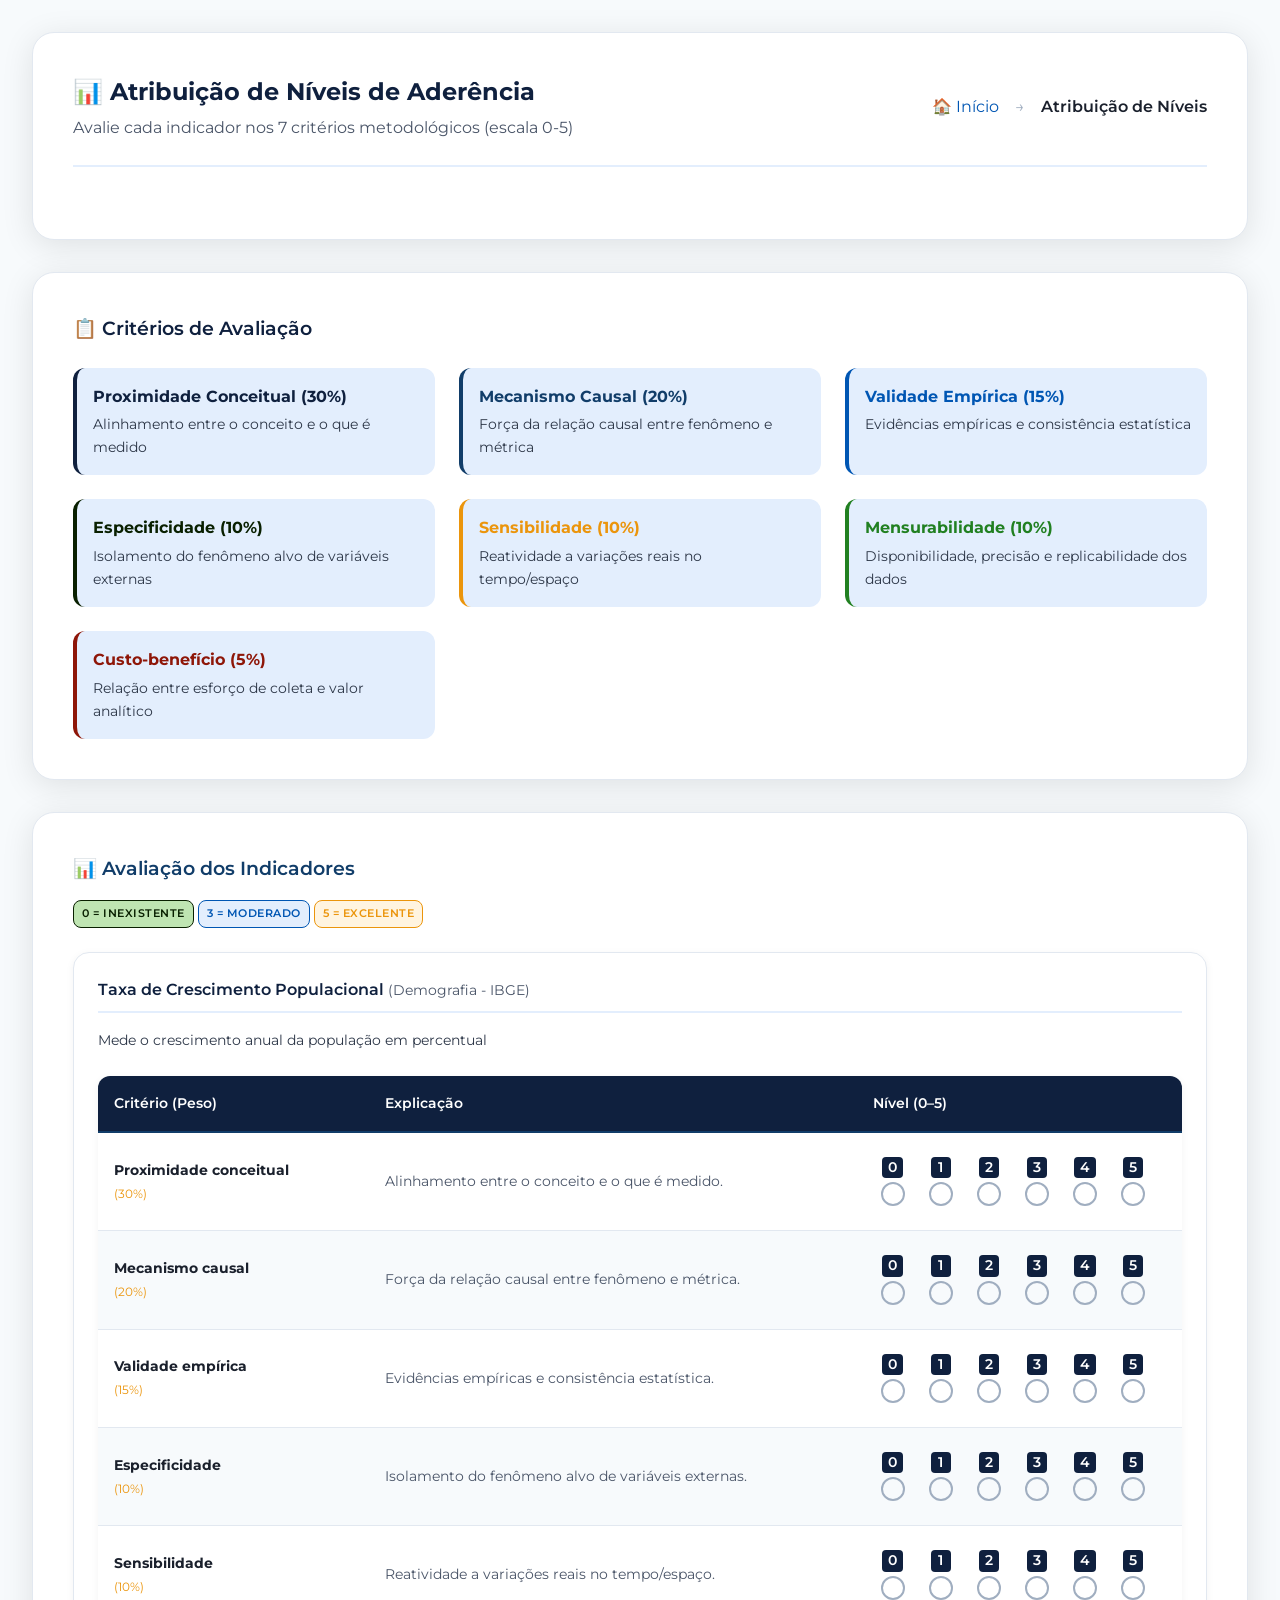
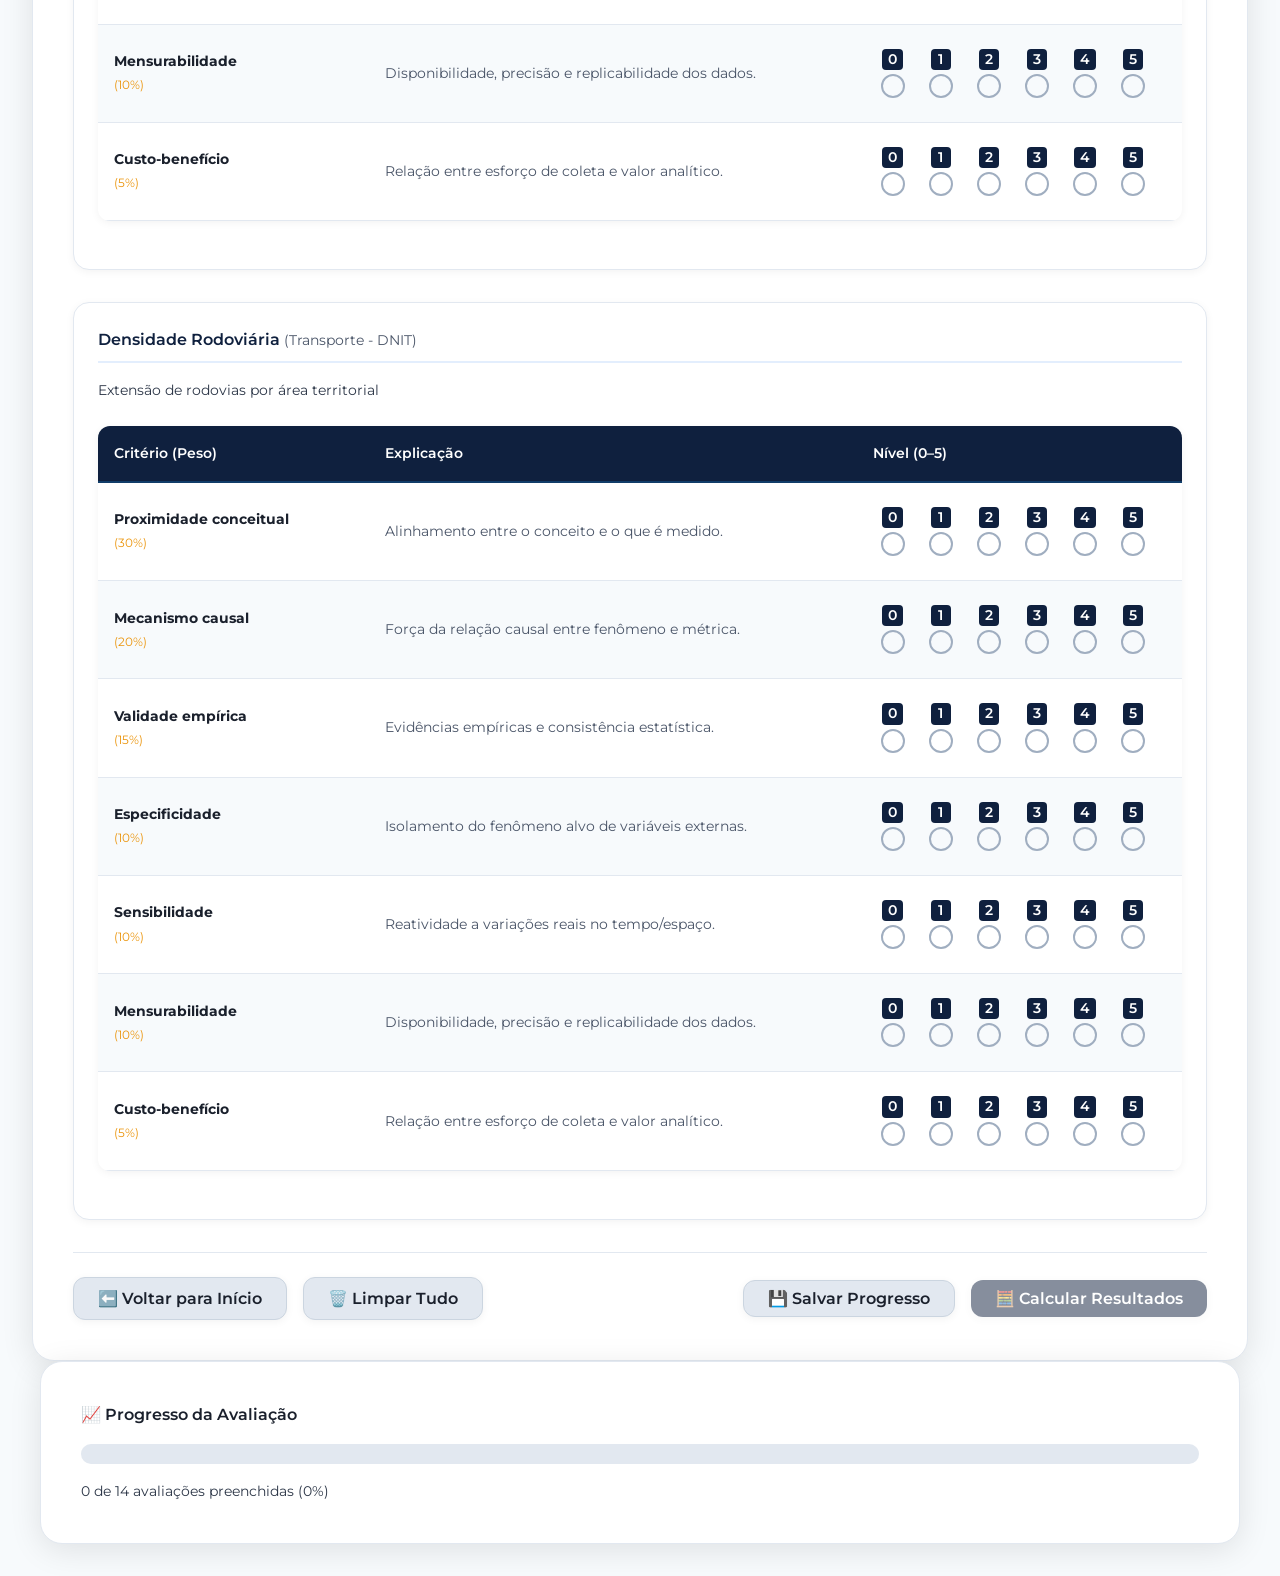
==== atribuicao-niveis.html @ ddf197c7 "🎉 Initial commit: PLI SIGMA Calculadora de Aderência Metodológica ✨ Features implementadas: - 📊 Sist" ====
<!DOCTYPE html>
<html lang="pt-BR">
<head>
    <meta charset="UTF-8">
    <meta name="viewport" content="width=device-width, initial-scale=1.0">
    <meta name="description" content="Atribuição de Níveis de Aderência - Sistema PLI SIGMA">
    <title>Atribuição de Níveis | PLI SIGMA</title>
    
    <!-- Google Fonts -->
    <link rel="preconnect" href="https://fonts.googleapis.com">
    <link rel="preconnect" href="https://fonts.gstatic.com" crossorigin>
    <link href="https://fonts.googleapis.com/css2?family=Montserrat:wght@300;400;500;600;700;900&display=swap" rel="stylesheet">
    <link href="https://fonts.googleapis.com/css2?family=Inter:wght@300;400;500;600;700;900&display=swap" rel="stylesheet">
    
    <!-- Favicon -->
    <link rel="icon" type="image/svg+xml" href="/favicon.svg">
    
    <!-- CSS da aplicação -->
    <link rel="stylesheet" href="./styles/global.css">
    <link rel="stylesheet" href="./styles/calculadora-aderencia.css">
</head>
<body>
    <!-- Container Principal Padronizado -->
    <div class="pli-main-container">
        <div class="pli-content-container wide">
            
            <!-- Header da Página -->
            <div class="pli-card">
                <div class="pli-page-header">
                    <div>
                        <h1 class="pli-page-title">📊 Atribuição de Níveis de Aderência</h1>
                        <p class="pli-page-subtitle">Avalie cada indicador nos 7 critérios metodológicos (escala 0-5)</p>
                    </div>
                    <div class="pli-page-nav">
                        <a href="home.html" style="color: var(--sigma-info); text-decoration: none;">🏠 Início</a>
                        <span style="margin: 0 var(--spacing-sm); color: var(--sigma-gray-400);">→</span>
                        <span style="color: var(--sigma-gray-800); font-weight: 600;">Atribuição de Níveis</span>
                    </div>
                </div>
            </div>

            <!-- Informações dos Critérios -->
            <div class="pli-card">
                <h2 style="color: var(--sigma-primary); font-size: var(--font-size-lg); font-weight: 600; margin-bottom: var(--spacing-lg);">📋 Critérios de Avaliação</h2>
                <div class="pli-grid cols-auto">
                
                <div style="background: var(--sigma-accent); padding: var(--spacing-md); border-radius: var(--border-radius-md); border-left: 4px solid var(--sigma-primary);">
                    <h4 style="margin: 0 0 var(--spacing-xs) 0; color: var(--sigma-primary);">Proximidade Conceitual (30%)</h4>
                    <p style="margin: 0; font-size: var(--font-size-sm); color: var(--sigma-gray-700);">Alinhamento entre o conceito e o que é medido</p>
                </div>
                
                <div style="background: var(--sigma-accent); padding: var(--spacing-md); border-radius: var(--border-radius-md); border-left: 4px solid var(--sigma-secondary);">
                    <h4 style="margin: 0 0 var(--spacing-xs) 0; color: var(--sigma-secondary);">Mecanismo Causal (20%)</h4>
                    <p style="margin: 0; font-size: var(--font-size-sm); color: var(--sigma-gray-700);">Força da relação causal entre fenômeno e métrica</p>
                </div>
                
                <div style="background: var(--sigma-accent); padding: var(--spacing-md); border-radius: var(--border-radius-md); border-left: 4px solid var(--sigma-info);">
                    <h4 style="margin: 0 0 var(--spacing-xs) 0; color: var(--sigma-info);">Validade Empírica (15%)</h4>
                    <p style="margin: 0; font-size: var(--font-size-sm); color: var(--sigma-gray-700);">Evidências empíricas e consistência estatística</p>
                </div>
                
                <div style="background: var(--sigma-accent); padding: var(--spacing-md); border-radius: var(--border-radius-md); border-left: 4px solid var(--sigma-success);">
                    <h4 style="margin: 0 0 var(--spacing-xs) 0; color: var(--sigma-success);">Especificidade (10%)</h4>
                    <p style="margin: 0; font-size: var(--font-size-sm); color: var(--sigma-gray-700);">Isolamento do fenômeno alvo de variáveis externas</p>
                </div>
                
                <div style="background: var(--sigma-accent); padding: var(--spacing-md); border-radius: var(--border-radius-md); border-left: 4px solid var(--sigma-warning);">
                    <h4 style="margin: 0 0 var(--spacing-xs) 0; color: var(--sigma-warning);">Sensibilidade (10%)</h4>
                    <p style="margin: 0; font-size: var(--font-size-sm); color: var(--sigma-gray-700);">Reatividade a variações reais no tempo/espaço</p>
                </div>
                
                <div style="background: var(--sigma-accent); padding: var(--spacing-md); border-radius: var(--border-radius-md); border-left: 4px solid var(--sigma-verde-medio);">
                    <h4 style="margin: 0 0 var(--spacing-xs) 0; color: var(--sigma-verde-medio);">Mensurabilidade (10%)</h4>
                    <p style="margin: 0; font-size: var(--font-size-sm); color: var(--sigma-gray-700);">Disponibilidade, precisão e replicabilidade dos dados</p>
                </div>
                
                <div style="background: var(--sigma-accent); padding: var(--spacing-md); border-radius: var(--border-radius-md); border-left: 4px solid var(--sigma-error);">
                    <h4 style="margin: 0 0 var(--spacing-xs) 0; color: var(--sigma-error);">Custo-benefício (5%)</h4>
                    <p style="margin: 0; font-size: var(--font-size-sm); color: var(--sigma-gray-700);">Relação entre esforço de coleta e valor analítico</p>
                </div>
            </div>
        </div>

        <!-- Avaliação dos Indicadores -->
        <div class="calculadora-card wide">
            <h2 class="calculadora-subtitle">📊 Avaliação dos Indicadores</h2>
            <p style="margin-bottom: var(--spacing-lg); color: var(--sigma-gray-600);">
                <span class="calculadora-badge direto">0 = Inexistente</span>
                <span class="calculadora-badge proxy-forte">3 = Moderado</span>
                <span class="calculadora-badge proxy-moderado">5 = Excelente</span>
            </p>
            
            <div id="indicadoresContainer">
                <!-- Indicadores serão carregados aqui via JavaScript -->
            </div>

            <div class="calculadora-navigation">
                <div class="calculadora-nav-left">
                    <a href="home.html" class="calculadora-btn secondary">⬅️ Voltar para Início</a>
                    <button onclick="limparTudo()" class="calculadora-btn secondary">🗑️ Limpar Tudo</button>
                </div>
                <div class="calculadora-nav-right">
                    <button onclick="salvarProgresso()" class="calculadora-btn secondary">💾 Salvar Progresso</button>
                    <button onclick="calcularResultados()" class="calculadora-btn primary" id="btnCalcular" disabled>🧮 Calcular Resultados</button>
                </div>
            </div>
        </div>

        <!-- Status do Progresso -->
        <div class="calculadora-card" id="progressStatus" style="display: none;">
            <h3 class="calculadora-section-title">📈 Progresso da Avaliação</h3>
            <div id="progressBar" style="background: var(--sigma-gray-200); height: 20px; border-radius: 10px; overflow: hidden; margin: var(--spacing-md) 0;">
                <div id="progressFill" style="background: var(--sigma-success); height: 100%; width: 0%; transition: width 0.3s ease; border-radius: inherit;"></div>
            </div>
            <p id="progressText" style="margin: 0; font-size: var(--font-size-sm); color: var(--sigma-gray-700);"></p>
        </div>
        
        </div> <!-- Fecha pli-content-container -->
    </div> <!-- Fecha pli-main-container -->

    <script>
        // Dados dos critérios com pesos
        const criterios = [
            { nome: 'Proximidade conceitual', peso: 30, explicacao: 'Alinhamento entre o conceito e o que é medido.' },
            { nome: 'Mecanismo causal', peso: 20, explicacao: 'Força da relação causal entre fenômeno e métrica.' },
            { nome: 'Validade empírica', peso: 15, explicacao: 'Evidências empíricas e consistência estatística.' },
            { nome: 'Especificidade', peso: 10, explicacao: 'Isolamento do fenômeno alvo de variáveis externas.' },
            { nome: 'Sensibilidade', peso: 10, explicacao: 'Reatividade a variações reais no tempo/espaço.' },
            { nome: 'Mensurabilidade', peso: 10, explicacao: 'Disponibilidade, precisão e replicabilidade dos dados.' },
            { nome: 'Custo-benefício', peso: 5, explicacao: 'Relação entre esforço de coleta e valor analítico.' }
        ];

        let indicadores = [];
        let scores = {};

        // Carregar dados dos indicadores (da sessão anterior ou localStorage)
        function carregarDados() {
            // Tentar carregar do localStorage primeiro
            const dadosSalvos = localStorage.getItem('pli_indicadores');
            const scoresSalvos = localStorage.getItem('pli_scores');
            
            if (dadosSalvos) {
                indicadores = JSON.parse(dadosSalvos);
                console.log('📊 Dados carregados do localStorage:', indicadores.length, 'indicadores');
            }
            
            if (scoresSalvos) {
                scores = JSON.parse(scoresSalvos);
                console.log('📊 Scores carregados do localStorage');
            }

            // Se não houver dados, usar dados de exemplo
            if (indicadores.length === 0) {
                indicadores = [
                    {
                        indicador: "Taxa de Crescimento Populacional",
                        descricao: "Mede o crescimento anual da população em percentual",
                        area: "Demografia",
                        unidade_medida: "%",
                        fonte: "IBGE"
                    },
                    {
                        indicador: "Densidade Rodoviária",
                        descricao: "Extensão de rodovias por área territorial",
                        area: "Transporte",
                        unidade_medida: "km/km²",
                        fonte: "DNIT"
                    }
                ];
                console.log('📊 Usando dados de exemplo');
            }

            renderizarIndicadores();
            atualizarProgresso();
        }

        // Renderizar indicadores na tela
        function renderizarIndicadores() {
            const container = document.getElementById('indicadoresContainer');
            container.innerHTML = '';

            indicadores.forEach((ind, i) => {
                const cardHtml = `
                    <div class="calculadora-indicador-card" style="margin-bottom: var(--spacing-xl);">
                        <h3 class="calculadora-indicador-title">
                            ${ind.indicador || `Indicador ${i + 1}`}
                            <span style="font-size: var(--font-size-sm); font-weight: normal; color: var(--sigma-gray-600);">
                                (${ind.area} - ${ind.fonte})
                            </span>
                        </h3>
                        <p style="margin-bottom: var(--spacing-md); color: var(--sigma-gray-700); font-size: var(--font-size-sm);">
                            ${ind.descricao}
                        </p>
                        
                        <table class="calculadora-table">
                            <thead>
                                <tr>
                                    <th style="width: 25%;">Critério (Peso)</th>
                                    <th style="width: 45%;">Explicação</th>
                                    <th style="width: 30%;">Nível (0–5)</th>
                                </tr>
                            </thead>
                            <tbody>
                                ${criterios.map((c, j) => `
                                    <tr>
                                        <td><strong>${c.nome}</strong><br><small style="color: var(--sigma-warning);">(${c.peso}%)</small></td>
                                        <td style="color: var(--sigma-gray-600);">${c.explicacao}</td>
                                        <td>
                                            <div class="calculadora-radio-group">
                                                ${[0, 1, 2, 3, 4, 5].map(v => `
                                                    <label class="calculadora-radio-item">
                                                        <input
                                                            type="radio"
                                                            name="score-${i}-${j}"
                                                            value="${v}"
                                                            ${scores[i]?.[j] === v ? 'checked' : ''}
                                                            onchange="handleScoreChange(${i}, ${j}, ${v})"
                                                        />
                                                        <span class="calculadora-radio-label">${v}</span>
                                                    </label>
                                                `).join('')}
                                            </div>
                                        </td>
                                    </tr>
                                `).join('')}
                            </tbody>
                        </table>
                    </div>
                `;
                container.innerHTML += cardHtml;
            });

            document.getElementById('progressStatus').style.display = 'block';
        }

        // Manipular mudança de score
        function handleScoreChange(indicadorIndex, criterioIndex, valor) {
            if (!scores[indicadorIndex]) {
                scores[indicadorIndex] = {};
            }
            scores[indicadorIndex][criterioIndex] = parseInt(valor);
            
            // Salvar automaticamente no localStorage
            localStorage.setItem('pli_scores', JSON.stringify(scores));
            
            atualizarProgresso();
            console.log(`📊 Score atualizado: Indicador ${indicadorIndex}, Critério ${criterioIndex} = ${valor}`);
        }

        // Atualizar barra de progresso
        function atualizarProgresso() {
            const totalCells = indicadores.length * criterios.length;
            let preenchidas = 0;

            indicadores.forEach((ind, i) => {
                criterios.forEach((c, j) => {
                    if (scores[i] && scores[i][j] !== undefined) {
                        preenchidas++;
                    }
                });
            });

            const porcentagem = Math.round((preenchidas / totalCells) * 100);
            
            document.getElementById('progressFill').style.width = porcentagem + '%';
            document.getElementById('progressText').textContent = 
                `${preenchidas} de ${totalCells} avaliações preenchidas (${porcentagem}%)`;

            // Habilitar botão calcular se tudo estiver preenchido
            document.getElementById('btnCalcular').disabled = porcentagem < 100;
        }

        // Limpar todas as avaliações
        function limparTudo() {
            if (confirm('⚠️ Tem certeza que deseja limpar todas as avaliações? Esta ação não pode ser desfeita.')) {
                scores = {};
                localStorage.removeItem('pli_scores');
                renderizarIndicadores();
                console.log('🗑️ Todas as avaliações foram limpas');
            }
        }

        // Salvar progresso
        function salvarProgresso() {
            localStorage.setItem('pli_indicadores', JSON.stringify(indicadores));
            localStorage.setItem('pli_scores', JSON.stringify(scores));
            
            // Feedback visual
            const btn = event.target;
            const originalText = btn.innerHTML;
            btn.innerHTML = '✅ Salvo!';
            btn.style.background = 'var(--sigma-success)';
            
            setTimeout(() => {
                btn.innerHTML = originalText;
                btn.style.background = '';
            }, 2000);
            
            console.log('💾 Progresso salvo no localStorage');
        }

        // Calcular resultados finais
        function calcularResultados() {
            // Salvar dados antes de ir para resultados
            localStorage.setItem('pli_indicadores', JSON.stringify(indicadores));
            localStorage.setItem('pli_scores', JSON.stringify(scores));
            
            console.log('🧮 Calculando resultados...');
            
            // Redirecionar para página de resultados
            window.location.href = 'resultados.html';
        }

        // Inicialização
        document.addEventListener('DOMContentLoaded', function() {
            carregarDados();
            console.log('📊 Página de Atribuição de Níveis carregada com sucesso!');
        });

        // Verificar se há dados na URL (vindo da home)
        const urlParams = new URLSearchParams(window.location.search);
        if (urlParams.get('dados')) {
            try {
                const dadosUrl = JSON.parse(decodeURIComponent(urlParams.get('dados')));
                indicadores = dadosUrl;
                localStorage.setItem('pli_indicadores', JSON.stringify(indicadores));
                console.log('📊 Dados recebidos da página anterior:', indicadores.length, 'indicadores');
            } catch (e) {
                console.error('❌ Erro ao processar dados da URL:', e);
            }
        }
    </script>
</body>
</html>
---- styles/global.css ----
/* SIGMA-PLI - CSS Base Global (Atualizado) */
/* Arquivo: style_global_reset_base.css */

:root {
    /* Cores principais */
    --sigma-primary: #0f203e; /* Azul institucional principal */
    --sigma-secondary: #113d69; /* Azul medio */
    --sigma-accent: #e3eefd; /* Azul claro */
    --sigma-info:#0056b3; /* Azul padrão */
    --sigma-verde-medio: #218021; /* Verde medio */
    --sigma-verde-claro: #bfe5b2; /* Verde claro */
    --sigma-success: #092000; /* Verde principal institucional */
    --sigma-accent-dark: #171e31; /* Azul escuro institucional */
    --sigma-branco: #ffffff; /* Branco */
    --sigma-warning: #eb950c; /* Amarelo para elementos especiais */
    --sigma-error: #8e1608;   /* sigma error */

  /* GRADIENTES PLI */
  --pli-gradient-main: linear-gradient(
    135deg,
    #0e3600 0%,
    /* Verde escuro */ #449244 33.36%,
    /* Verde principal */ #bfe5b2 50%,
    /* Verde claro */ #244b72 66.68%,
    /* Azul médio */ #0f203e 83.34%,
    /* Azul escuro */ #171e31 100% /* Preto */
  );
    

    /* Tons de cinza */
    --sigma-gray-50: #f7fafc;
    --sigma-gray-100: #edf2f7;
    --sigma-gray-200: #e2e8f0;
    --sigma-gray-300: #cbd5e0;
    --sigma-gray-400: #a0aec0;
    --sigma-gray-500: #718096;
    --sigma-gray-600: #4a5568;
    --sigma-gray-700: #2d3748;
    --sigma-gray-800: #1a202c;
    --sigma-gray-900: #171923;

    /* Espaçamentos (PLI) */
    --spacing-xs: 0.25rem; /* 4px */
    --spacing-sm: 0.5rem;  /* 8px (ajuste do padrão PLI) */
    --spacing-md: 1rem;    /* 16px */
    --spacing-lg: 1.5rem;  /* 24px */
    --spacing-xl: 2rem;    /* 32px */
    --spacing-2xl: 2.5rem; /* 40px */

    /* Bordas (PLI) */
    --border-radius-sm: 8px;
    --border-radius-md: 12px;
    --border-radius-lg: 16px;
    --border-radius-xl: 22px;

    /* Sombras (PLI) */
    --shadow-sm: 0 2px 8px rgba(0, 0, 0, 0.05);
    --shadow-md: 0 4px 16px rgba(0, 0, 0, 0.08);
    --shadow-lg: 0 6px 32px rgba(0, 0, 0, 0.1);

    /* Tipografia (PLI) */
    --font-family: 'Montserrat', sans-serif;
    --font-size-xs: 0.7rem;
    --font-size-sm: 0.9rem;
    --font-size-base: 1rem;
    --font-size-lg: 1.2rem;
    --font-size-xl: 1.5rem;
    --font-size-2xl: 2rem;
    --font-size-3xl: 3.5rem;
    --font-size-4xl: 2.25rem;


    /* Layout */
    --container-max-width: 1200px;
    --header-height: 120px;
}

/* Reset CSS */
* {
    margin: 0;
    padding: 0;
    box-sizing: border-box;
}

html {
    font-size: 16px;
    scroll-behavior: smooth;
}

body {
    font-family: var(--font-family);
    font-size: var(--font-size-base);
    line-height: 1.6;
    color: var(--sigma-gray-800);
    background-color: var(--sigma-gray-50);
}

/* Utilitários globais */
.container {
    max-width: var(--container-max-width);
    margin: 0 auto;
    padding: 0 var(--spacing-md);
}

.btn {
    display: inline-block;
    padding: var(--spacing-sm) var(--spacing-lg);
    border: none;
    border-radius: var(--border-radius-md);
    font-size: var(--font-size-base);
    font-weight: 500;
    text-decoration: none;
    cursor: pointer;
    transition: all 0.2s ease;
}

.btn-primary {
    background-color: var(--sigma-primary);
    color: white;
}

.btn-primary:hover {
    background-color: var(--sigma-secondary);
    transform: translateY(-1px);
    box-shadow: var(--shadow-md);
}

.btn-secondary {
    background-color: var(--sigma-gray-200);
    color: var(--sigma-gray-800);
}

.btn-secondary:hover {
    background-color: var(--sigma-gray-300);
    transform: translateY(-1px);
    box-shadow: var(--shadow-sm);
}

/* Estados de loading */
.loading {
    display: inline-block;
    width: 20px;
    height: 20px;
    border: 3px solid var(--sigma-gray-300);
    border-radius: 50%;
    border-top-color: var(--sigma-primary);
    animation: spin 1s ease-in-out infinite;
}

@keyframes spin {
    to { transform: rotate(360deg); }
}

/* Responsividade */
@media (max-width: 768px) {
    .container {
        padding: 0 var(--spacing-sm);
    }

    .btn {
        padding: var(--spacing-sm) var(--spacing-md);
        font-size: var(--font-size-sm);
    }
}

/* 📜 Scrollbar customizada */
::-webkit-scrollbar {
    width: 8px;
    height: 8px;
}

::-webkit-scrollbar-track {
    background: var(--sigma-gray-100);
    border-radius: 4px;
}

::-webkit-scrollbar-thumb {
    background: var(--sigma-gray-400);
    border-radius: 4px;
    transition: background 0.2s ease;
}

::-webkit-scrollbar-thumb:hover {
    background: var(--sigma-gray-500);
}

/* Scrollbar para Firefox - Propriedades Experimentais
 * scrollbar-width e scrollbar-color são APIs experimentais CSS
 * Suportadas apenas em Firefox e Chrome >= 121
 * Fallback: A scrollbar padrão será exibida em navegadores sem suporte
 */
* {
    scrollbar-width: thin;
    scrollbar-color: var(--sigma-gray-400) var(--sigma-gray-100);
}

/* Última atualização: 2025-10-01 */

/* ==============================
     PLI - BADGES DE STATUS PADRÃO
     ============================== */
.status-badge {
    display: inline-block;
    margin-left: var(--spacing-sm);
    padding: 0.1rem 0.4rem;
    border-radius: var(--border-radius-sm);
    font-size: var(--font-size-xs);
    font-weight: 600;
    vertical-align: middle;
}

.status-success {
    background: var(--sigma-verde-claro);
    color: var(--sigma-success);
    border: 1px solid var(--sigma-success);
}

.status-warning {
    background: #fff4e0;
    color: var(--sigma-warning);
    border: 1px solid var(--sigma-warning);
}

.status-error {
    background: #fde8e6;
    color: var(--sigma-error);
    border: 1px solid var(--sigma-error);
}

.status-info {
    background: var(--sigma-accent);
    color: var(--sigma-info);
    border: 1px solid var(--sigma-info);
}

/* ==============================
     PLI - BOTÕES ÍCONE COMPACTOS
     ============================== */
.icon-button {
    display: inline-flex;
    align-items: center;
    justify-content: center;
    width: 28px;
    height: 28px;
    padding: 0;
    border: 1px solid var(--sigma-gray-300);
    border-radius: var(--border-radius-sm);
    background: var(--sigma-branco);
    color: var(--sigma-primary);
    box-shadow: var(--shadow-sm);
    cursor: pointer;
    transition: all 0.2s ease;
}

.icon-button:hover {
    border-color: var(--sigma-secondary);
    box-shadow: var(--shadow-md);
    transform: translateY(-1px);
}

.icon-button:disabled {
    opacity: 0.5;
    cursor: not-allowed;
}

.confirm-button {
    color: var(--sigma-success);
    border-color: var(--sigma-success);
    background: var(--sigma-verde-claro);
}

.edit-button {
    color: var(--sigma-secondary);
    border-color: var(--sigma-secondary);
    background: var(--sigma-accent);
}

/* Ajustes de tooltip (se aplicável ao componente Tooltip) */
.tooltip-icon {
    display: inline-flex;
    align-items: center;
    justify-content: center;
    width: 18px;
    height: 18px;
    margin-left: var(--spacing-xs);
    border-radius: 50%;
    background: var(--sigma-accent);
    color: var(--sigma-info);
    font-size: var(--font-size-xs);
    font-weight: 700;
}

/* ==========================================
   SISTEMA DE LAYOUT PADRONIZADO PLI
   ========================================== */

/* Container principal - largura padrão para todo o sistema */
.pli-main-container {
    min-height: 100vh;
    background: var(--sigma-gray-50);
    padding: var(--spacing-xl);
    font-family: var(--font-family);
}

/* Container de conteúdo - largura máxima padronizada */
.pli-content-container {
    max-width: 1200px;
    margin: 0 auto;
    width: 100%;
}

/* Container de conteúdo largo - para páginas com mais informação */
.pli-content-container.wide {
    max-width: 1400px;
}

/* Cards padronizados do sistema */
.pli-card {
    background: var(--sigma-branco);
    border-radius: var(--border-radius-xl);
    box-shadow: var(--shadow-lg);
    padding: var(--spacing-2xl);
    border: 1px solid var(--sigma-gray-200);
    margin-bottom: var(--spacing-xl);
}

.pli-card.compact {
    padding: var(--spacing-lg);
    margin-bottom: var(--spacing-lg);
}

.pli-card.wide {
    max-width: none;
}

/* Seções internas dos cards */
.pli-section {
    margin-bottom: var(--spacing-lg);
}

.pli-section:last-child {
    margin-bottom: 0;
}

/* Grid padronizado para layouts */
.pli-grid {
    display: grid;
    gap: var(--spacing-lg);
}

.pli-grid.cols-1 { grid-template-columns: 1fr; }
.pli-grid.cols-2 { grid-template-columns: repeat(2, 1fr); }
.pli-grid.cols-3 { grid-template-columns: repeat(3, 1fr); }
.pli-grid.cols-auto { grid-template-columns: repeat(auto-fit, minmax(300px, 1fr)); }

/* Espaçamentos padronizados */
.pli-spacing-xs { margin-bottom: var(--spacing-xs); }
.pli-spacing-sm { margin-bottom: var(--spacing-sm); }
.pli-spacing-md { margin-bottom: var(--spacing-md); }
.pli-spacing-lg { margin-bottom: var(--spacing-lg); }
.pli-spacing-xl { margin-bottom: var(--spacing-xl); }
.pli-spacing-2xl { margin-bottom: var(--spacing-2xl); }

/* Header padronizado para páginas */
.pli-page-header {
    display: flex;
    justify-content: space-between;
    align-items: center;
    margin-bottom: var(--spacing-xl);
    padding-bottom: var(--spacing-lg);
    border-bottom: 2px solid var(--sigma-accent);
}

.pli-page-title {
    font-size: var(--font-size-xl);
    font-weight: 700;
    color: var(--sigma-primary);
    margin: 0;
}

.pli-page-subtitle {
    color: var(--sigma-gray-600);
    margin: var(--spacing-xs) 0 0 0;
    font-size: var(--font-size-base);
}

.pli-page-nav {
    display: flex;
    gap: var(--spacing-sm);
    align-items: center;
}

/* Responsividade do sistema de layout */
@media (max-width: 1440px) {
    .pli-content-container {
        max-width: 1100px;
    }
    
    .pli-content-container.wide {
        max-width: 1300px;
    }
}

@media (max-width: 768px) {
    .pli-main-container {
        padding: var(--spacing-md);
    }
    
    .pli-card {
        padding: var(--spacing-lg);
        margin-bottom: var(--spacing-lg);
    }
    
    .pli-card.compact {
        padding: var(--spacing-md);
    }
    
    .pli-page-header {
        flex-direction: column;
        align-items: flex-start;
        gap: var(--spacing-md);
    }
    
    .pli-page-nav {
        width: 100%;
        justify-content: flex-start;
        flex-wrap: wrap;
    }
    
    .pli-grid.cols-2,
    .pli-grid.cols-3 {
        grid-template-columns: 1fr;
    }
}

@media (max-width: 480px) {
    .pli-main-container {
        padding: var(--spacing-sm);
    }
    
    .pli-card {
        padding: var(--spacing-md);
        border-radius: var(--border-radius-lg);
    }
}

/* ==========================================
   COMPATIBILIDADE COM SISTEMA ANTERIOR
   ========================================== */

/* Manter compatibilidade com classes existentes */
.calculadora-container {
    min-height: 100vh;
    background: var(--sigma-gray-50);
    padding: var(--spacing-xl);
    font-family: var(--font-family);
}

.calculadora-card {
    max-width: 1200px;
    margin: 0 auto;
    background: var(--sigma-branco);
    border-radius: var(--border-radius-xl);
    box-shadow: var(--shadow-lg);
    padding: var(--spacing-2xl);
    border: 1px solid var(--sigma-gray-200);
    margin-bottom: var(--spacing-xl);
}

.calculadora-card.wide {
    max-width: 1400px;
}

.guide-container {
    max-width: 1200px;
    margin: 0 auto;
    padding: var(--spacing-xl);
}
---- styles/calculadora-aderencia.css ----
/* ============================================
   CALCULADORA ADERÊNCIA METODOLOGIA - CSS PADRÃO
   Arquivo: calculadora-aderencia.css
   
   Baseado nos padrões SIGMA-PLI existentes
   Compatível com o componente React atual
   ============================================ */

/* Importa as variáveis globais do sistema PLI */
@import './global.css';

/* ==========================================
   LAYOUT PRINCIPAL
   ========================================== */

.calculadora-container {
    min-height: 100vh;
    background: var(--sigma-gray-50);
    padding: var(--spacing-xl);
    font-family: var(--font-family);
}

.calculadora-card {
    max-width: 1200px;
    margin: 0 auto;
    background: var(--sigma-branco);
    border-radius: var(--border-radius-xl);
    box-shadow: var(--shadow-lg);
    padding: var(--spacing-2xl);
    border: 1px solid var(--sigma-gray-200);
}

.calculadora-card.wide {
    max-width: 1400px;
}

/* ==========================================
   TIPOGRAFIA E TÍTULOS
   ========================================== */

.calculadora-title {
    font-size: var(--font-size-xl);
    font-weight: 700;
    color: var(--sigma-primary);
    margin-bottom: var(--spacing-lg);
    border-bottom: 3px solid var(--sigma-accent);
    padding-bottom: var(--spacing-sm);
}

.calculadora-subtitle {
    font-size: var(--font-size-lg);
    font-weight: 600;
    color: var(--sigma-secondary);
    margin-bottom: var(--spacing-md);
}

.calculadora-section-title {
    font-size: var(--font-size-base);
    font-weight: 600;
    color: var(--sigma-gray-800);
    margin-bottom: var(--spacing-sm);
}

/* ==========================================
   BOTÕES DO SISTEMA
   ========================================== */

.calculadora-btn {
    display: inline-flex;
    align-items: center;
    gap: var(--spacing-sm);
    padding: var(--spacing-sm) var(--spacing-lg);
    border: none;
    border-radius: var(--border-radius-md);
    font-family: var(--font-family);
    font-size: var(--font-size-base);
    font-weight: 600;
    text-decoration: none;
    cursor: pointer;
    transition: all 0.3s ease;
    box-shadow: var(--shadow-sm);
}

.calculadora-btn:hover {
    transform: translateY(-2px);
    box-shadow: var(--shadow-md);
}

.calculadora-btn:active {
    transform: translateY(0);
}

/* Variações de botões */
.calculadora-btn.primary {
    background: var(--sigma-primary);
    color: var(--sigma-branco);
}

.calculadora-btn.primary:hover {
    background: var(--sigma-secondary);
}

.calculadora-btn.secondary {
    background: var(--sigma-gray-200);
    color: var(--sigma-gray-800);
    border: 1px solid var(--sigma-gray-300);
}

.calculadora-btn.secondary:hover {
    background: var(--sigma-gray-300);
}

.calculadora-btn.success {
    background: var(--sigma-success);
    color: var(--sigma-branco);
}

.calculadora-btn.success:hover {
    background: var(--sigma-verde-medio);
}

.calculadora-btn:disabled {
    opacity: 0.5;
    cursor: not-allowed;
    transform: none !important;
    box-shadow: var(--shadow-sm) !important;
}

/* ==========================================
   FORMULÁRIOS E INPUTS
   ========================================== */

.calculadora-file-input {
    width: 100%;
    padding: var(--spacing-md);
    border: 2px dashed var(--sigma-gray-300);
    border-radius: var(--border-radius-md);
    background: var(--sigma-gray-50);
    font-family: var(--font-family);
    font-size: var(--font-size-base);
    color: var(--sigma-gray-700);
    cursor: pointer;
    transition: all 0.3s ease;
    margin-bottom: var(--spacing-lg);
}

.calculadora-file-input:hover {
    border-color: var(--sigma-info);
    background: var(--sigma-accent);
}

.calculadora-file-input:focus {
    outline: none;
    border-color: var(--sigma-primary);
    box-shadow: 0 0 0 3px rgba(15, 32, 62, 0.1);
}

/* ==========================================
   TABELAS
   ========================================== */

.calculadora-table {
    width: 100%;
    border-collapse: collapse;
    margin: var(--spacing-lg) 0;
    font-size: var(--font-size-sm);
    box-shadow: var(--shadow-sm);
    border-radius: var(--border-radius-md);
    overflow: hidden;
}

.calculadora-table th {
    background: var(--sigma-primary);
    color: var(--sigma-branco);
    padding: var(--spacing-md);
    text-align: left;
    font-weight: 600;
    border-bottom: 2px solid var(--sigma-secondary);
}

.calculadora-table td {
    padding: var(--spacing-md);
    border-bottom: 1px solid var(--sigma-gray-200);
    color: var(--sigma-gray-800);
}

.calculadora-table tbody tr:hover {
    background: var(--sigma-accent);
}

.calculadora-table tbody tr:nth-child(even) {
    background: var(--sigma-gray-50);
}

.calculadora-table tbody tr:nth-child(even):hover {
    background: var(--sigma-accent);
}

/* ==========================================
   CARDS DE INDICADORES
   ========================================== */

.calculadora-indicador-card {
    border: 1px solid var(--sigma-gray-200);
    border-radius: var(--border-radius-lg);
    padding: var(--spacing-lg);
    margin-bottom: var(--spacing-lg);
    background: var(--sigma-branco);
    box-shadow: var(--shadow-sm);
    transition: all 0.3s ease;
}

.calculadora-indicador-card:hover {
    border-color: var(--sigma-info);
    box-shadow: var(--shadow-md);
}

.calculadora-indicador-title {
    font-size: var(--font-size-base);
    font-weight: 600;
    color: var(--sigma-primary);
    margin-bottom: var(--spacing-md);
    padding-bottom: var(--spacing-sm);
    border-bottom: 2px solid var(--sigma-accent);
}

/* ==========================================
   RADIO BUTTONS CUSTOMIZADOS
   ========================================== */

.calculadora-radio-group {
    display: flex;
    gap: var(--spacing-sm);
    align-items: center;
    flex-wrap: nowrap;
    justify-content: flex-start;
    overflow-x: auto;
    padding: var(--spacing-xs) 0;
}

.calculadora-radio-item {
    display: flex;
    flex-direction: column;
    align-items: center;
    gap: var(--spacing-xs);
    cursor: pointer;
    padding: var(--spacing-xs);
    border-radius: var(--border-radius-sm);
    transition: all 0.2s ease;
    min-width: 40px;
    flex-shrink: 0;
    position: relative;
}

.calculadora-radio-item:hover {
    background: var(--sigma-accent);
    transform: translateY(-2px);
}

.calculadora-radio-item input[type="radio"] {
    appearance: none;
    width: 24px;
    height: 24px;
    border: 2px solid var(--sigma-gray-400);
    border-radius: 50%;
    position: relative;
    cursor: pointer;
    transition: all 0.2s ease;
    order: 2;
}

.calculadora-radio-item input[type="radio"]:checked {
    border-color: var(--sigma-primary);
    background: var(--sigma-primary);
    box-shadow: 0 0 0 3px rgba(15, 32, 62, 0.2);
}

.calculadora-radio-item input[type="radio"]:checked::after {
    content: '';
    position: absolute;
    top: 50%;
    left: 50%;
    transform: translate(-50%, -50%);
    width: 10px;
    height: 10px;
    background: var(--sigma-branco);
    border-radius: 50%;
}

.calculadora-radio-label {
    font-size: var(--font-size-sm);
    font-weight: 600;
    color: var(--sigma-gray-800);
    cursor: pointer;
    order: 1;
    background: var(--sigma-primary);
    color: var(--sigma-branco);
    border-radius: 4px;
    padding: 2px 6px;
    min-width: 20px;
    text-align: center;
    line-height: 1.2;
}

/* ==========================================
   ÁREA DE RESULTADOS
   ========================================== */

.calculadora-results-section {
    background: linear-gradient(135deg, var(--sigma-accent) 0%, var(--sigma-branco) 100%);
    border: 1px solid var(--sigma-info);
    border-radius: var(--border-radius-lg);
    padding: var(--spacing-xl);
    margin-top: var(--spacing-xl);
}

.calculadora-summary-card {
    background: var(--sigma-branco);
    border: 1px solid var(--sigma-gray-200);
    border-radius: var(--border-radius-md);
    padding: var(--spacing-lg);
    margin-bottom: var(--spacing-lg);
    box-shadow: var(--shadow-sm);
}

.calculadora-summary-title {
    font-size: var(--font-size-base);
    font-weight: 600;
    color: var(--sigma-primary);
    margin-bottom: var(--spacing-sm);
}

.calculadora-summary-list {
    list-style: none;
    padding: 0;
    margin: 0;
}

.calculadora-summary-item {
    padding: var(--spacing-xs) 0;
    font-size: var(--font-size-sm);
    color: var(--sigma-gray-700);
    border-bottom: 1px solid var(--sigma-gray-100);
}

.calculadora-summary-item:last-child {
    border-bottom: none;
}

/* ==========================================
   BADGES DE CLASSIFICAÇÃO
   ========================================== */

.calculadora-badge {
    display: inline-block;
    padding: var(--spacing-xs) var(--spacing-sm);
    border-radius: var(--border-radius-sm);
    font-size: var(--font-size-xs);
    font-weight: 600;
    text-transform: uppercase;
    letter-spacing: 0.5px;
}

.calculadora-badge.direto {
    background: var(--sigma-verde-claro);
    color: var(--sigma-success);
    border: 1px solid var(--sigma-success);
}

.calculadora-badge.proxy-forte {
    background: var(--sigma-accent);
    color: var(--sigma-info);
    border: 1px solid var(--sigma-info);
}

.calculadora-badge.proxy-moderado {
    background: #fff4e0;
    color: var(--sigma-warning);
    border: 1px solid var(--sigma-warning);
}

.calculadora-badge.incerto {
    background: #fde8e6;
    color: var(--sigma-error);
    border: 1px solid var(--sigma-error);
}

/* ==========================================
   NAVEGAÇÃO ENTRE ETAPAS
   ========================================== */

.calculadora-navigation {
    display: flex;
    gap: var(--spacing-md);
    justify-content: space-between;
    align-items: center;
    margin-top: var(--spacing-xl);
    padding-top: var(--spacing-lg);
    border-top: 1px solid var(--sigma-gray-200);
}

.calculadora-nav-left {
    display: flex;
    gap: var(--spacing-md);
}

.calculadora-nav-right {
    display: flex;
    gap: var(--spacing-md);
}

/* ==========================================
   ESTADOS E FEEDBACK
   ========================================== */

.calculadora-loading {
    display: flex;
    align-items: center;
    justify-content: center;
    gap: var(--spacing-sm);
    padding: var(--spacing-lg);
    color: var(--sigma-info);
    font-size: var(--font-size-sm);
}

.calculadora-error {
    background: #fde8e6;
    color: var(--sigma-error);
    padding: var(--spacing-md);
    border-radius: var(--border-radius-md);
    border-left: 4px solid var(--sigma-error);
    margin: var(--spacing-md) 0;
}

.calculadora-success {
    background: var(--sigma-verde-claro);
    color: var(--sigma-success);
    padding: var(--spacing-md);
    border-radius: var(--border-radius-md);
    border-left: 4px solid var(--sigma-success);
    margin: var(--spacing-md) 0;
}

/* ==========================================
   RESPONSIVIDADE
   ========================================== */

@media (max-width: 768px) {
    .calculadora-container {
        padding: var(--spacing-md);
    }

    .calculadora-card {
        padding: var(--spacing-lg);
    }

    .calculadora-title {
        font-size: var(--font-size-lg);
    }

    .calculadora-table {
        font-size: var(--font-size-xs);
    }

    .calculadora-table th,
    .calculadora-table td {
        padding: var(--spacing-sm);
    }

    .calculadora-radio-group {
        gap: var(--spacing-sm);
    }

    .calculadora-navigation {
        flex-direction: column;
        gap: var(--spacing-lg);
    }

    .calculadora-nav-left,
    .calculadora-nav-right {
        width: 100%;
        justify-content: center;
    }
}

@media (max-width: 480px) {
    .calculadora-btn {
        width: 100%;
        justify-content: center;
    }

    .calculadora-radio-group {
        flex-direction: column;
        align-items: flex-start;
    }

    .calculadora-table-wrapper {
        overflow-x: auto;
        margin: 0 -var(--spacing-lg);
        padding: 0 var(--spacing-lg);
    }
}

/* ==========================================
   PRINT STYLES
   ========================================== */

@media print {
    .calculadora-container {
        background: white;
        padding: 0;
    }

    .calculadora-card {
        box-shadow: none;
        border: 1px solid #000;
    }

    .calculadora-btn {
        display: none;
    }

    .calculadora-navigation {
        display: none;
    }

    .calculadora-table {
        border: 1px solid #000;
    }

    .calculadora-table th,
    .calculadora-table td {
        border: 1px solid #000;
    }
}

/* ==========================================
   ACESSIBILIDADE
   ========================================== */

@media (prefers-reduced-motion: reduce) {
    * {
        animation-duration: 0.01ms !important;
        animation-iteration-count: 1 !important;
        transition-duration: 0.01ms !important;
    }
}

@media (prefers-contrast: high) {
    .calculadora-card {
        border: 2px solid #000;
    }

    .calculadora-btn {
        border: 2px solid currentColor;
    }

    .calculadora-table th,
    .calculadora-table td {
        border: 1px solid #000;
    }
}

/* Focus styles para navegação por teclado */
.calculadora-btn:focus,
.calculadora-file-input:focus,
.calculadora-radio-item input:focus {
    outline: 2px solid var(--sigma-primary);
    outline-offset: 2px;
}
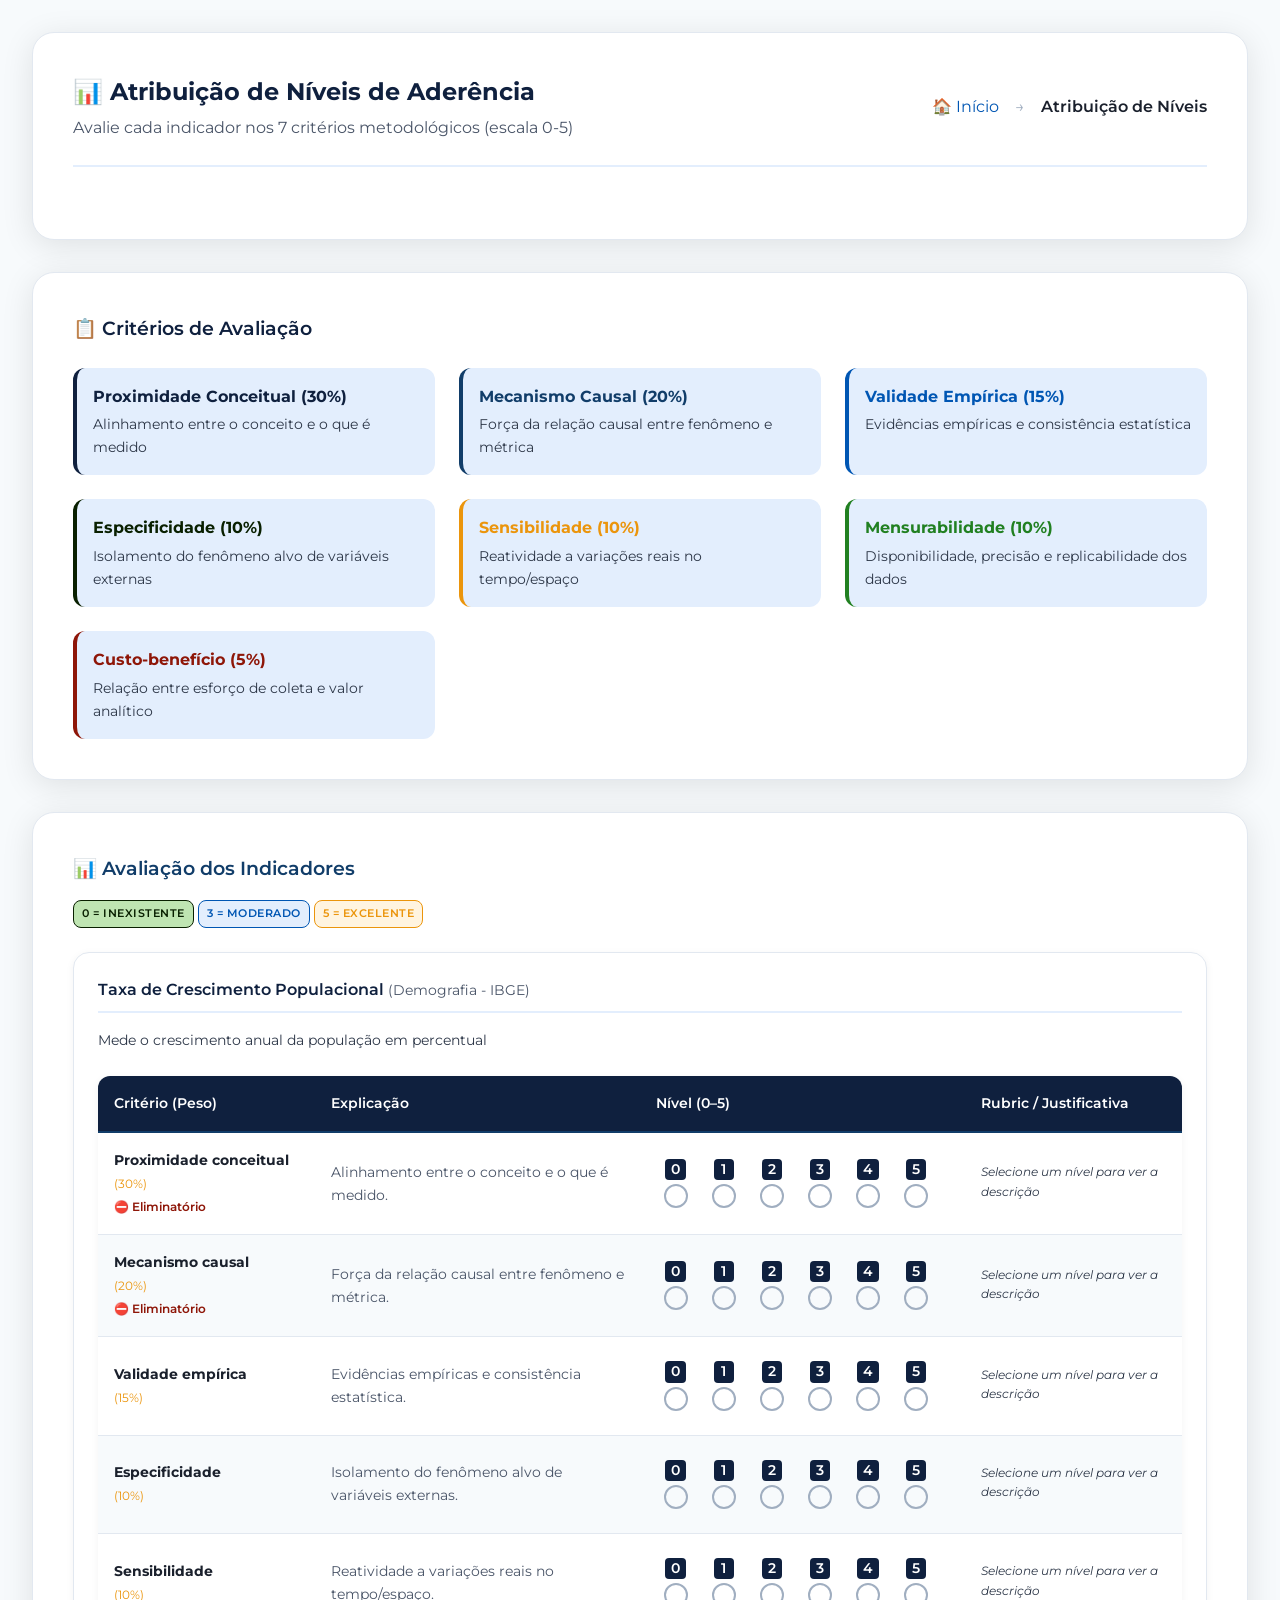
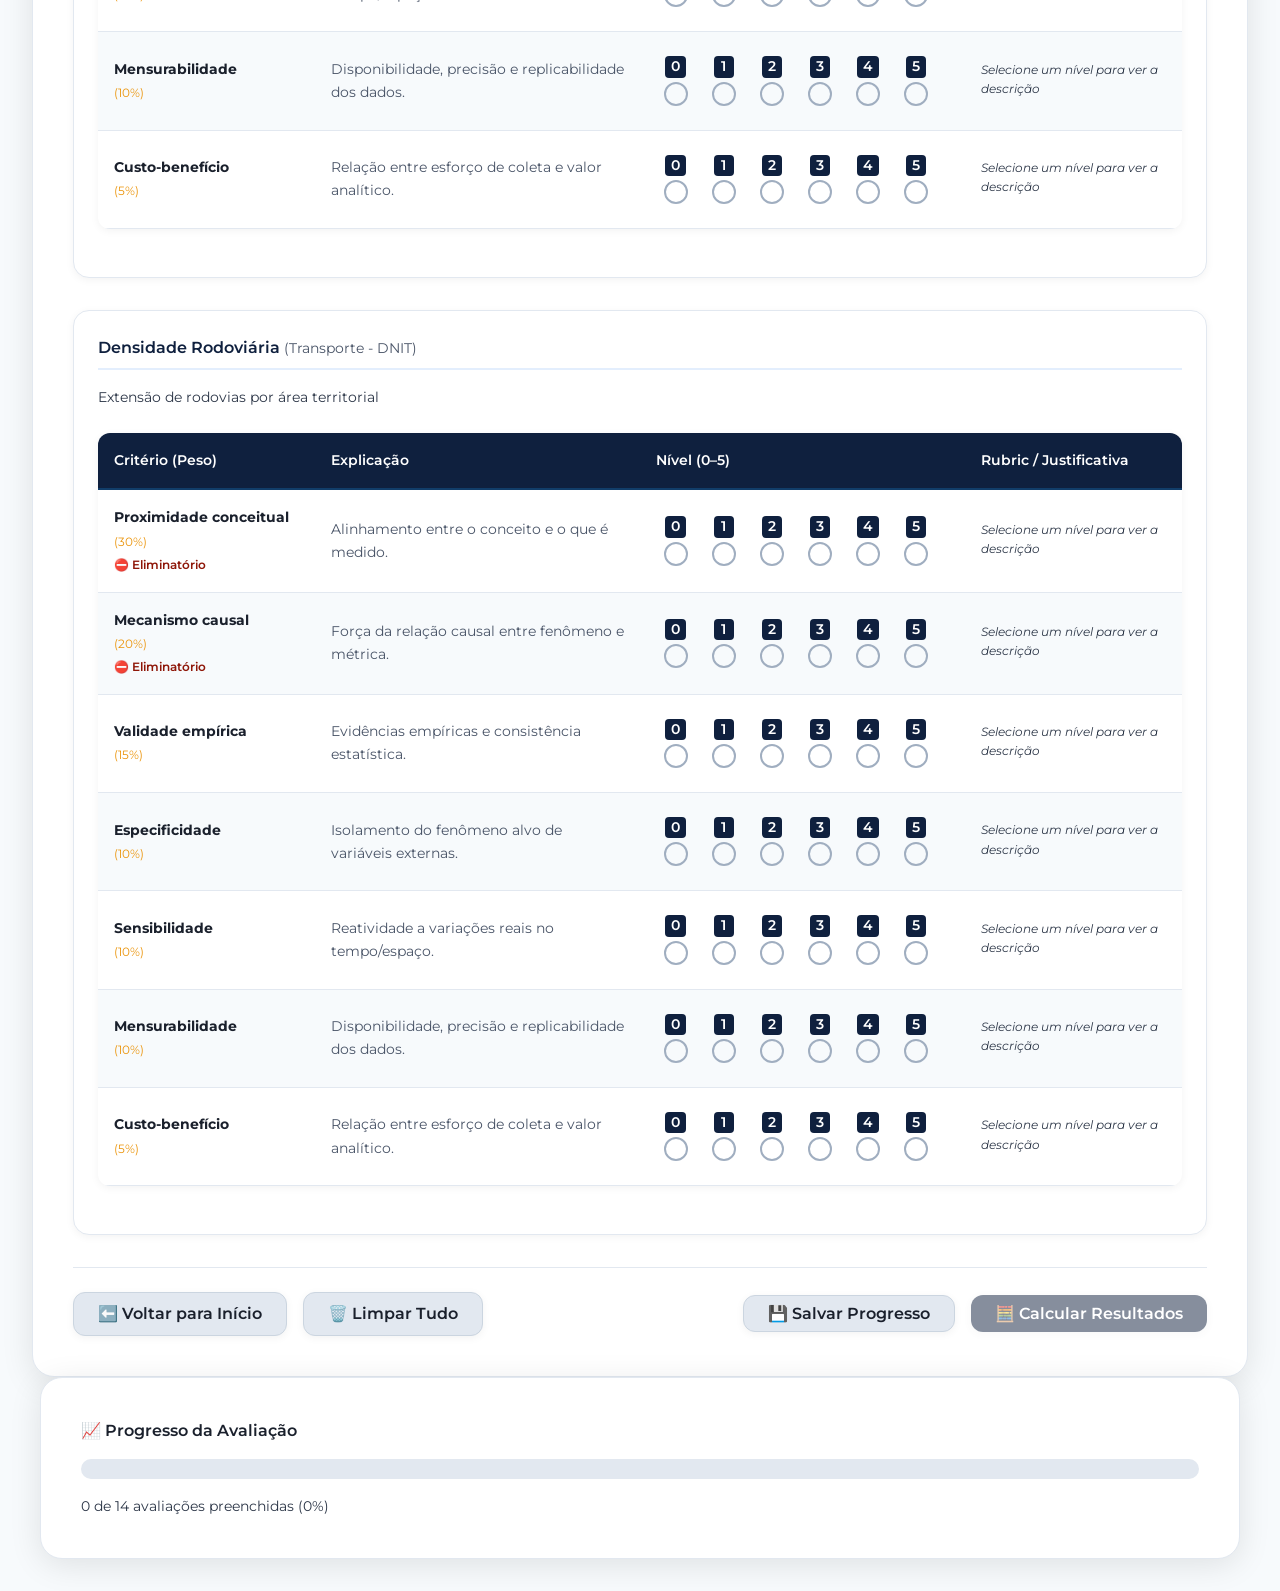
==== commit 307ac009: "v2.0: 5 melhorias metodologicas - limiares eliminatorios, rubricas descritivas, justificativa obriga" ====
--- a/atribuicao-niveis.html
+++ b/atribuicao-niveis.html
@@ -119,6 +119,69 @@
     </div> <!-- Fecha pli-main-container -->
 
     <script>
+        // ═══════════════════════════════════════════════════════════════
+        // RUBRICS DESCRITIVAS — ancoragem textual para cada nível (0-5)
+        // de cada critério, eliminando ambiguidade entre avaliadores
+        // ═══════════════════════════════════════════════════════════════
+        const rubrics = {
+            0: { // Proximidade Conceitual
+                0: 'Nenhuma relação entre o conceito do indicador e o fenômeno estudado',
+                1: 'Relação tangencial ou muito indireta com o fenômeno',
+                2: 'Relação parcial — mede aspecto correlato mas não o fenômeno em si',
+                3: 'Relação moderada — capta parte relevante do fenômeno',
+                4: 'Relação forte — mede o fenômeno com pequenas limitações',
+                5: 'Relação direta e inequívoca com o fenômeno de interesse'
+            },
+            1: { // Mecanismo Causal
+                0: 'Sem mecanismo causal identificável entre indicador e fenômeno',
+                1: 'Hipótese causal fraca, sem fundamentação teórica robusta',
+                2: 'Mecanismo causal plausível mas com muitas variáveis intervenientes',
+                3: 'Mecanismo causal documentado com algumas ressalvas',
+                4: 'Mecanismo causal bem estabelecido na literatura',
+                5: 'Causalidade direta e amplamente comprovada'
+            },
+            2: { // Validade Empírica
+                0: 'Sem evidências empíricas de associação com o fenômeno',
+                1: 'Evidências pontuais ou anedóticas apenas',
+                2: 'Alguns estudos com resultados inconsistentes entre si',
+                3: 'Estudos razoáveis com resultados parcialmente convergentes',
+                4: 'Base empírica sólida com consistência estatística demonstrada',
+                5: 'Ampla validação empírica com alta significância e replicabilidade'
+            },
+            3: { // Especificidade
+                0: 'Indicador genérico — influenciado por muitos fatores não relacionados',
+                1: 'Muito baixa especificidade — difícil isolar o fenômeno alvo',
+                2: 'Especificidade limitada — variáveis externas relevantes não controladas',
+                3: 'Especificidade moderada — principais confundidores identificáveis',
+                4: 'Alta especificidade — poucas variáveis externas interferem',
+                5: 'Especificidade máxima — indicador isolado e dedicado ao fenômeno'
+            },
+            4: { // Sensibilidade
+                0: 'Insensível a variações reais do fenômeno no tempo ou espaço',
+                1: 'Detecta apenas variações extremas ou de grande magnitude',
+                2: 'Sensibilidade limitada — detecta tendências mas não oscilações',
+                3: 'Sensibilidade moderada — capta mudanças relevantes',
+                4: 'Boa sensibilidade — reage a variações significativas em tempo útil',
+                5: 'Alta sensibilidade — detecta variações sutis com rapidez'
+            },
+            5: { // Mensurabilidade
+                0: 'Dados inexistentes ou inacessíveis para mensuração',
+                1: 'Dados esparsos, sem série histórica ou padronização',
+                2: 'Dados disponíveis mas com lacunas significativas ou baixa precisão',
+                3: 'Dados razoavelmente acessíveis e com precisão aceitável',
+                4: 'Dados bem documentados, acessíveis e replicáveis',
+                5: 'Dados públicos, padronizados, série histórica longa e alta precisão'
+            },
+            6: { // Custo-Benefício
+                0: 'Custo proibitivo de coleta com valor analítico irrisório',
+                1: 'Custo muito alto para benefício analítico marginal',
+                2: 'Custo significativo com retorno analítico limitado',
+                3: 'Relação custo-benefício equilibrada',
+                4: 'Bom retorno analítico com custo moderado de coleta',
+                5: 'Excelente retorno — dados de fácil obtenção com alto valor analítico'
+            }
+        };
+
         // Dados dos critérios com pesos
         const criterios = [
             { nome: 'Proximidade conceitual', peso: 30, explicacao: 'Alinhamento entre o conceito e o que é medido.' },
@@ -130,26 +193,37 @@
             { nome: 'Custo-benefício', peso: 5, explicacao: 'Relação entre esforço de coleta e valor analítico.' }
         ];
 
+        // Critérios eliminatórios — índices dos critérios que exigem nota mínima
+        const LIMIARES_ELIMINATORIOS = [
+            { criterioIndex: 0, minimoNota: 2, nome: 'Proximidade Conceitual' },
+            { criterioIndex: 1, minimoNota: 2, nome: 'Mecanismo Causal' }
+        ];
+
+        // Notas que exigem justificativa obrigatória
+        const NOTAS_EXIGEM_JUSTIFICATIVA = [0, 1, 5];
+
         let indicadores = [];
         let scores = {};
+        let justificativas = {}; // { "indicadorIndex-criterioIndex": "texto" }
 
         // Carregar dados dos indicadores (da sessão anterior ou localStorage)
         function carregarDados() {
-            // Tentar carregar do localStorage primeiro
             const dadosSalvos = localStorage.getItem('pli_indicadores');
             const scoresSalvos = localStorage.getItem('pli_scores');
+            const justificativasSalvas = localStorage.getItem('pli_justificativas');
             
             if (dadosSalvos) {
                 indicadores = JSON.parse(dadosSalvos);
-                console.log('📊 Dados carregados do localStorage:', indicadores.length, 'indicadores');
             }
             
             if (scoresSalvos) {
                 scores = JSON.parse(scoresSalvos);
-                console.log('📊 Scores carregados do localStorage');
-            }
-
-            // Se não houver dados, usar dados de exemplo
+            }
+
+            if (justificativasSalvas) {
+                justificativas = JSON.parse(justificativasSalvas);
+            }
+
             if (indicadores.length === 0) {
                 indicadores = [
                     {
@@ -167,11 +241,16 @@
                         fonte: "DNIT"
                     }
                 ];
-                console.log('📊 Usando dados de exemplo');
             }
 
             renderizarIndicadores();
             atualizarProgresso();
+        }
+
+        // Obter rubric tooltip para um critério e nível
+        function getRubricTooltip(criterioIndex, nivel) {
+            const r = rubrics[criterioIndex];
+            return r ? (r[nivel] || '') : '';
         }
 
         // Renderizar indicadores na tela
@@ -183,46 +262,65 @@
                 const cardHtml = `
                     <div class="calculadora-indicador-card" style="margin-bottom: var(--spacing-xl);">
                         <h3 class="calculadora-indicador-title">
-                            ${ind.indicador || `Indicador ${i + 1}`}
+                            ${ind.indicador || 'Indicador ' + (i + 1)}
                             <span style="font-size: var(--font-size-sm); font-weight: normal; color: var(--sigma-gray-600);">
-                                (${ind.area} - ${ind.fonte})
+                                (${ind.area || '—'} - ${ind.fonte || '—'})
                             </span>
                         </h3>
                         <p style="margin-bottom: var(--spacing-md); color: var(--sigma-gray-700); font-size: var(--font-size-sm);">
-                            ${ind.descricao}
+                            ${ind.descricao || ''}
                         </p>
                         
                         <table class="calculadora-table">
                             <thead>
                                 <tr>
-                                    <th style="width: 25%;">Critério (Peso)</th>
-                                    <th style="width: 45%;">Explicação</th>
+                                    <th style="width: 20%;">Critério (Peso)</th>
+                                    <th style="width: 30%;">Explicação</th>
                                     <th style="width: 30%;">Nível (0–5)</th>
+                                    <th style="width: 20%;">Rubric / Justificativa</th>
                                 </tr>
                             </thead>
                             <tbody>
-                                ${criterios.map((c, j) => `
-                                    <tr>
-                                        <td><strong>${c.nome}</strong><br><small style="color: var(--sigma-warning);">(${c.peso}%)</small></td>
-                                        <td style="color: var(--sigma-gray-600);">${c.explicacao}</td>
-                                        <td>
-                                            <div class="calculadora-radio-group">
-                                                ${[0, 1, 2, 3, 4, 5].map(v => `
-                                                    <label class="calculadora-radio-item">
-                                                        <input
-                                                            type="radio"
-                                                            name="score-${i}-${j}"
-                                                            value="${v}"
-                                                            ${scores[i]?.[j] === v ? 'checked' : ''}
-                                                            onchange="handleScoreChange(${i}, ${j}, ${v})"
-                                                        />
-                                                        <span class="calculadora-radio-label">${v}</span>
-                                                    </label>
-                                                `).join('')}
-                                            </div>
-                                        </td>
-                                    </tr>
-                                `).join('')}
+                                ${criterios.map((c, j) => {
+                                    const selectedVal = scores[i] && scores[i][j] !== undefined ? scores[i][j] : null;
+                                    const needsJustification = selectedVal !== null && NOTAS_EXIGEM_JUSTIFICATIVA.includes(selectedVal);
+                                    const justKey = i + '-' + j;
+                                    const justText = justificativas[justKey] || '';
+                                    const rubricText = selectedVal !== null ? getRubricTooltip(j, selectedVal) : 'Selecione um nível para ver a descrição';
+                                    const isEliminatorio = LIMIARES_ELIMINATORIOS.some(l => l.criterioIndex === j);
+                                    const eliminatorioWarning = isEliminatorio && selectedVal !== null && selectedVal < 2
+                                        ? '<div style="margin-top:4px;padding:4px 8px;background:#fde8e6;border-radius:4px;font-size:11px;color:var(--sigma-error);">⚠️ Nota abaixo do limiar mínimo (2) — classificação será limitada a Incerto/Espúrio</div>'
+                                        : '';
+                                    
+                                    return '<tr>' +
+                                        '<td><strong>' + c.nome + '</strong><br><small style="color: var(--sigma-warning);">(' + c.peso + '%)</small>' +
+                                        (isEliminatorio ? '<br><small style="color:var(--sigma-error);font-weight:600;">⛔ Eliminatório</small>' : '') +
+                                        '</td>' +
+                                        '<td style="color: var(--sigma-gray-600);">' + c.explicacao + '</td>' +
+                                        '<td>' +
+                                            '<div class="calculadora-radio-group">' +
+                                                [0, 1, 2, 3, 4, 5].map(function(v) {
+                                                    return '<label class="calculadora-radio-item" title="' + getRubricTooltip(j, v) + '">' +
+                                                        '<input type="radio" name="score-' + i + '-' + j + '" value="' + v + '" ' +
+                                                        (selectedVal === v ? 'checked' : '') +
+                                                        ' onchange="handleScoreChange(' + i + ', ' + j + ', ' + v + ')" />' +
+                                                        '<span class="calculadora-radio-label">' + v + '</span>' +
+                                                    '</label>';
+                                                }).join('') +
+                                            '</div>' +
+                                        '</td>' +
+                                        '<td>' +
+                                            '<div id="rubric-' + i + '-' + j + '" style="font-size:12px;color:var(--sigma-gray-700);font-style:italic;margin-bottom:4px;">' +
+                                                rubricText +
+                                            '</div>' +
+                                            eliminatorioWarning +
+                                            '<div id="just-container-' + i + '-' + j + '" style="' + (needsJustification ? '' : 'display:none;') + 'margin-top:6px;">' +
+                                                '<label style="font-size:11px;color:var(--sigma-error);font-weight:600;display:block;margin-bottom:2px;">⚠ Justificativa obrigatória (nota ' + (selectedVal !== null ? selectedVal : '') + '):</label>' +
+                                                '<textarea id="just-' + i + '-' + j + '" rows="2" style="width:100%;font-size:12px;border:1px solid var(--sigma-gray-300);border-radius:4px;padding:4px;resize:vertical;" placeholder="Justifique esta nota..." onchange="handleJustificativaChange(' + i + ', ' + j + ', this.value)">' + justText + '</textarea>' +
+                                            '</div>' +
+                                        '</td>' +
+                                    '</tr>';
+                                }).join('')}
                             </tbody>
                         </table>
                     </div>
@@ -240,22 +338,59 @@
             }
             scores[indicadorIndex][criterioIndex] = parseInt(valor);
             
-            // Salvar automaticamente no localStorage
             localStorage.setItem('pli_scores', JSON.stringify(scores));
+
+            // Atualizar rubric text
+            const rubricEl = document.getElementById('rubric-' + indicadorIndex + '-' + criterioIndex);
+            if (rubricEl) {
+                rubricEl.textContent = getRubricTooltip(criterioIndex, parseInt(valor));
+            }
+
+            // Mostrar/ocultar campo de justificativa
+            const justContainer = document.getElementById('just-container-' + indicadorIndex + '-' + criterioIndex);
+            if (justContainer) {
+                if (NOTAS_EXIGEM_JUSTIFICATIVA.includes(parseInt(valor))) {
+                    justContainer.style.display = '';
+                    justContainer.querySelector('label').textContent = '⚠ Justificativa obrigatória (nota ' + valor + '):';
+                } else {
+                    justContainer.style.display = 'none';
+                }
+            }
+
+            // Atualizar aviso de limiar eliminatório
+            const isEliminatorio = LIMIARES_ELIMINATORIOS.some(function(l) { return l.criterioIndex === criterioIndex; });
+            if (isEliminatorio) {
+                renderizarIndicadores(); // Re-renderizar para exibir/remover o aviso
+                // Restaurar seleção de radio buttons após re-render
+            }
             
             atualizarProgresso();
-            console.log(`📊 Score atualizado: Indicador ${indicadorIndex}, Critério ${criterioIndex} = ${valor}`);
+        }
+
+        // Manipular mudança de justificativa
+        function handleJustificativaChange(indicadorIndex, criterioIndex, texto) {
+            var key = indicadorIndex + '-' + criterioIndex;
+            justificativas[key] = texto;
+            localStorage.setItem('pli_justificativas', JSON.stringify(justificativas));
         }
 
         // Atualizar barra de progresso
         function atualizarProgresso() {
             const totalCells = indicadores.length * criterios.length;
             let preenchidas = 0;
-
-            indicadores.forEach((ind, i) => {
-                criterios.forEach((c, j) => {
+            let justificativasPendentes = 0;
+
+            indicadores.forEach(function(ind, i) {
+                criterios.forEach(function(c, j) {
                     if (scores[i] && scores[i][j] !== undefined) {
                         preenchidas++;
+                        // Verificar se nota exige justificativa e se foi preenchida
+                        if (NOTAS_EXIGEM_JUSTIFICATIVA.includes(scores[i][j])) {
+                            var key = i + '-' + j;
+                            if (!justificativas[key] || justificativas[key].trim() === '') {
+                                justificativasPendentes++;
+                            }
+                        }
                     }
                 });
             });
@@ -263,20 +398,26 @@
             const porcentagem = Math.round((preenchidas / totalCells) * 100);
             
             document.getElementById('progressFill').style.width = porcentagem + '%';
-            document.getElementById('progressText').textContent = 
-                `${preenchidas} de ${totalCells} avaliações preenchidas (${porcentagem}%)`;
-
-            // Habilitar botão calcular se tudo estiver preenchido
-            document.getElementById('btnCalcular').disabled = porcentagem < 100;
+            
+            let statusText = preenchidas + ' de ' + totalCells + ' avaliações preenchidas (' + porcentagem + '%)';
+            if (justificativasPendentes > 0) {
+                statusText += ' — ⚠️ ' + justificativasPendentes + ' justificativa(s) pendente(s)';
+            }
+            document.getElementById('progressText').textContent = statusText;
+
+            // Habilitar botão somente se tudo preenchido E sem justificativas pendentes
+            document.getElementById('btnCalcular').disabled = (porcentagem < 100 || justificativasPendentes > 0);
         }
 
         // Limpar todas as avaliações
         function limparTudo() {
             if (confirm('⚠️ Tem certeza que deseja limpar todas as avaliações? Esta ação não pode ser desfeita.')) {
                 scores = {};
+                justificativas = {};
                 localStorage.removeItem('pli_scores');
+                localStorage.removeItem('pli_justificativas');
                 renderizarIndicadores();
-                console.log('🗑️ Todas as avaliações foram limpas');
+                atualizarProgresso();
             }
         }
 
@@ -284,49 +425,52 @@
         function salvarProgresso() {
             localStorage.setItem('pli_indicadores', JSON.stringify(indicadores));
             localStorage.setItem('pli_scores', JSON.stringify(scores));
-            
-            // Feedback visual
-            const btn = event.target;
-            const originalText = btn.innerHTML;
+            localStorage.setItem('pli_justificativas', JSON.stringify(justificativas));
+            
+            var btn = event.target;
+            var originalText = btn.innerHTML;
             btn.innerHTML = '✅ Salvo!';
             btn.style.background = 'var(--sigma-success)';
             
-            setTimeout(() => {
+            setTimeout(function() {
                 btn.innerHTML = originalText;
                 btn.style.background = '';
             }, 2000);
-            
-            console.log('💾 Progresso salvo no localStorage');
         }
 
         // Calcular resultados finais
         function calcularResultados() {
-            // Salvar dados antes de ir para resultados
             localStorage.setItem('pli_indicadores', JSON.stringify(indicadores));
             localStorage.setItem('pli_scores', JSON.stringify(scores));
-            
-            console.log('🧮 Calculando resultados...');
-            
-            // Redirecionar para página de resultados
+            localStorage.setItem('pli_justificativas', JSON.stringify(justificativas));
+            
+            // Salvar metadados da avaliação
+            var metadados = {
+                dataAvaliacao: new Date().toISOString(),
+                avaliador: localStorage.getItem('pli_avaliador') || '',
+                objetoEstudo: localStorage.getItem('pli_objeto_estudo') || '',
+                versaoPesos: '1.0',
+                pesos: criterios.map(function(c) { return { nome: c.nome, peso: c.peso }; })
+            };
+            localStorage.setItem('pli_metadados', JSON.stringify(metadados));
+            
             window.location.href = 'resultados.html';
         }
 
         // Inicialização
         document.addEventListener('DOMContentLoaded', function() {
             carregarDados();
-            console.log('📊 Página de Atribuição de Níveis carregada com sucesso!');
         });
 
         // Verificar se há dados na URL (vindo da home)
-        const urlParams = new URLSearchParams(window.location.search);
+        var urlParams = new URLSearchParams(window.location.search);
         if (urlParams.get('dados')) {
             try {
-                const dadosUrl = JSON.parse(decodeURIComponent(urlParams.get('dados')));
+                var dadosUrl = JSON.parse(decodeURIComponent(urlParams.get('dados')));
                 indicadores = dadosUrl;
                 localStorage.setItem('pli_indicadores', JSON.stringify(indicadores));
-                console.log('📊 Dados recebidos da página anterior:', indicadores.length, 'indicadores');
             } catch (e) {
-                console.error('❌ Erro ao processar dados da URL:', e);
+                console.error('Erro ao processar dados da URL:', e);
             }
         }
     </script>
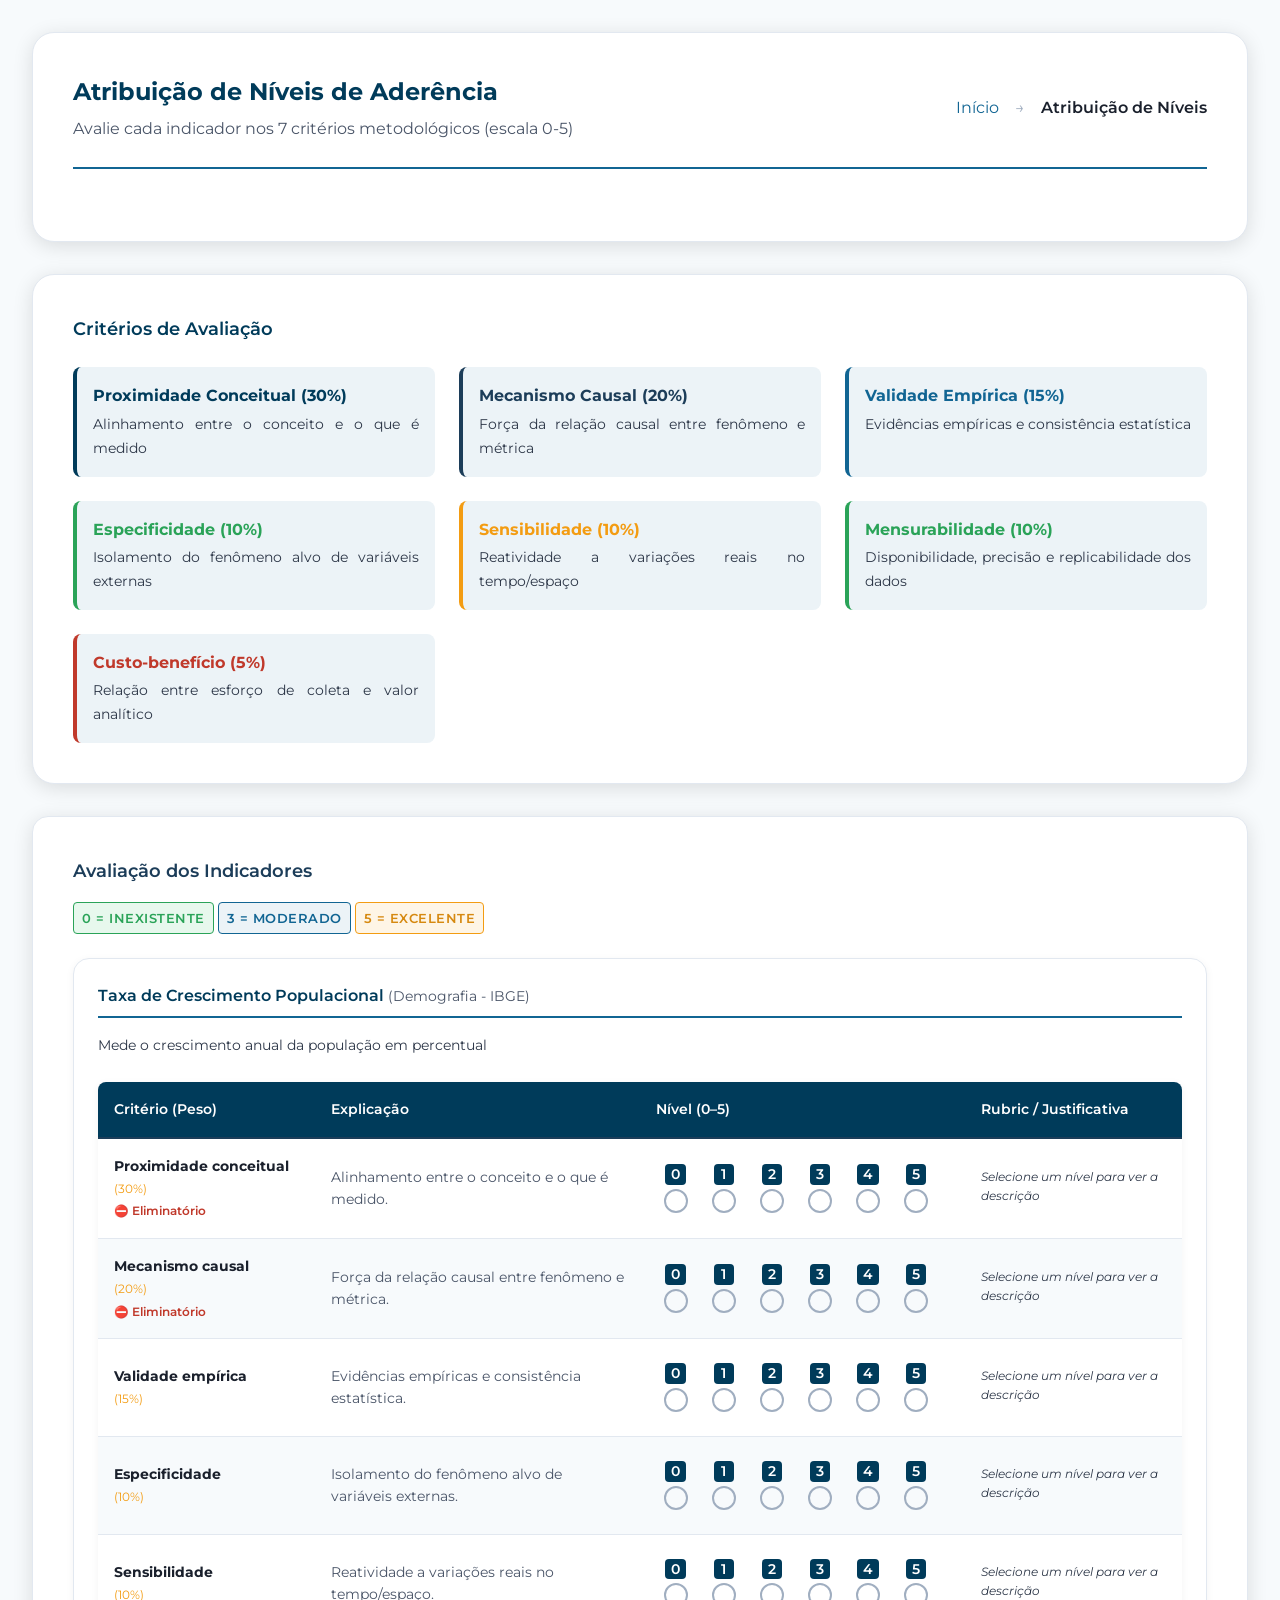
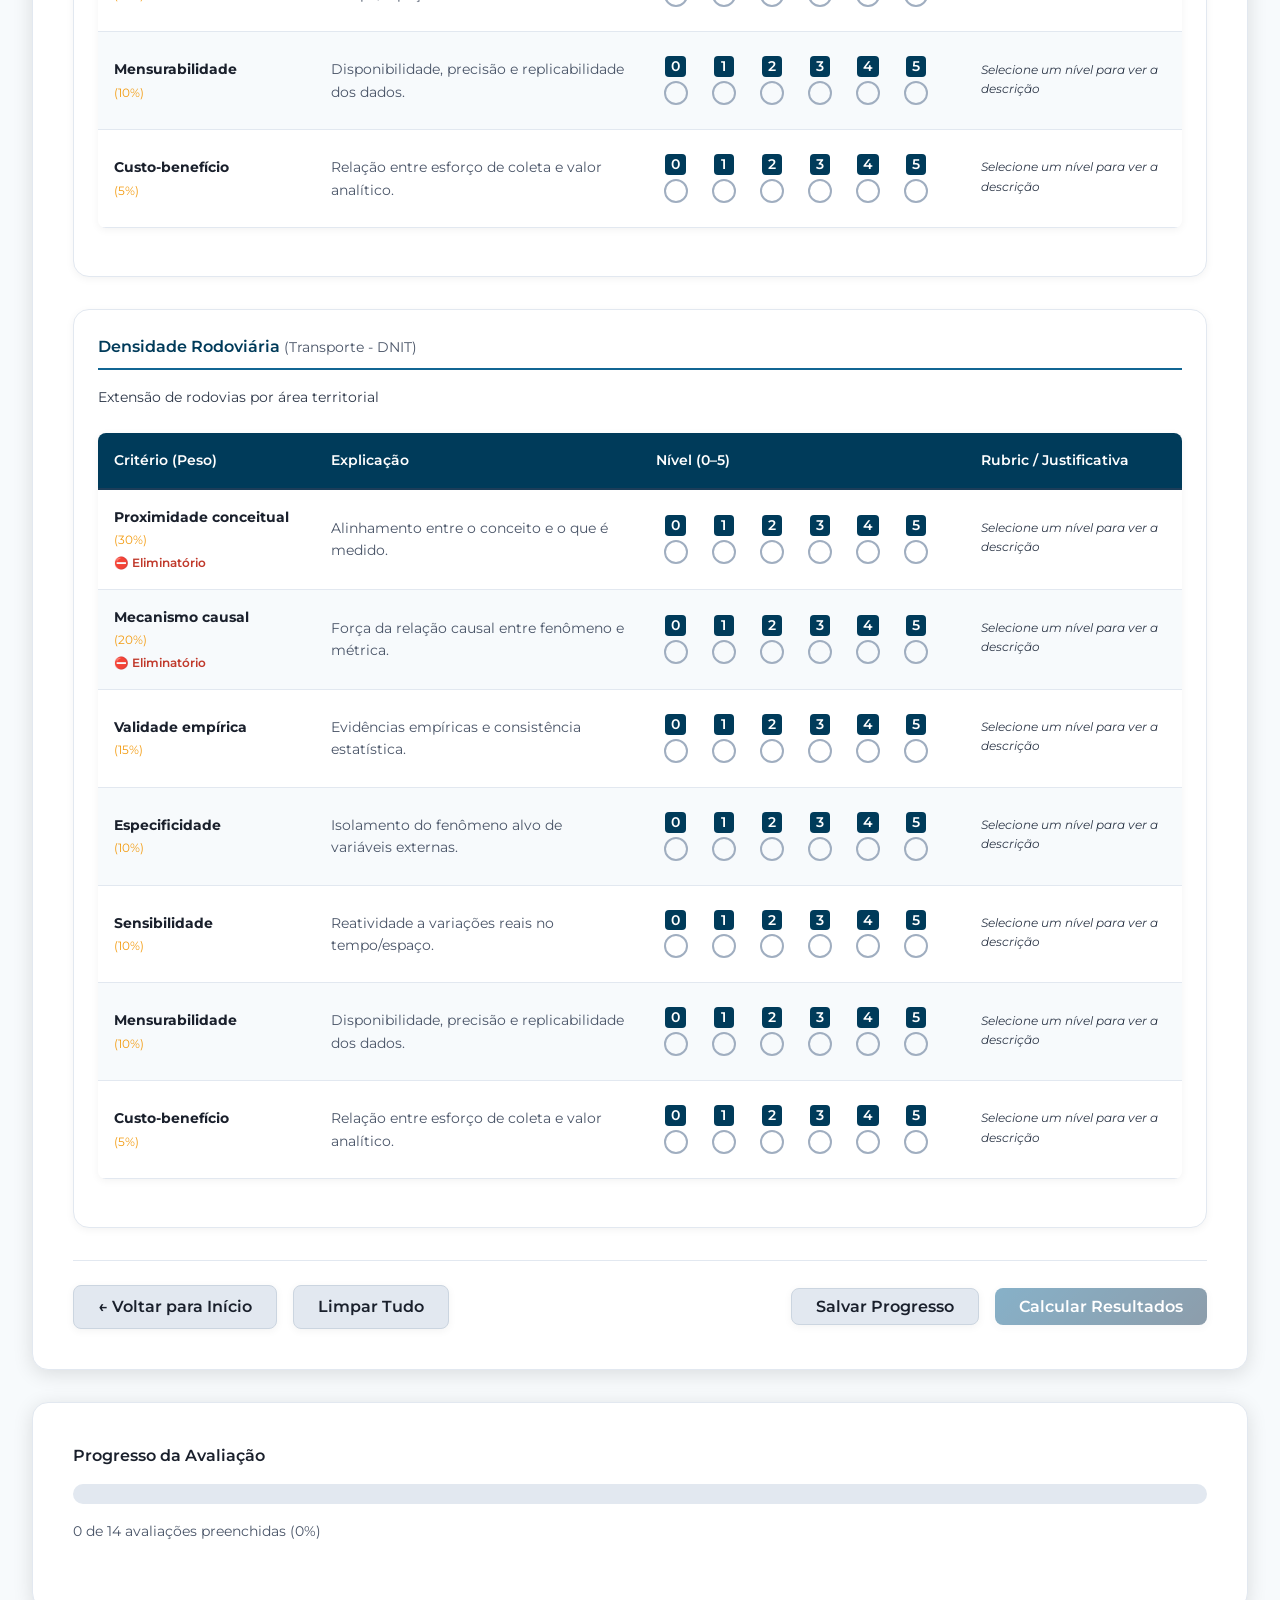
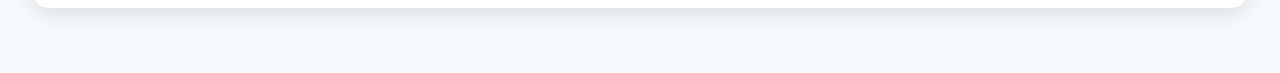
==== commit 39161969: "refactor: visual overhaul PLI-SP 2050 — remove emojis, externalize CSS, fix palette - global.css: PL" ====
--- a/atribuicao-niveis.html
+++ b/atribuicao-niveis.html
@@ -18,6 +18,7 @@
     <!-- CSS da aplicação -->
     <link rel="stylesheet" href="./styles/global.css">
     <link rel="stylesheet" href="./styles/calculadora-aderencia.css">
+    <link rel="stylesheet" href="./styles/home.css">
 </head>
 <body>
     <!-- Container Principal Padronizado -->
@@ -28,63 +29,63 @@
             <div class="pli-card">
                 <div class="pli-page-header">
                     <div>
-                        <h1 class="pli-page-title">📊 Atribuição de Níveis de Aderência</h1>
+                        <h1 class="pli-page-title">Atribuição de Níveis de Aderência</h1>
                         <p class="pli-page-subtitle">Avalie cada indicador nos 7 critérios metodológicos (escala 0-5)</p>
                     </div>
                     <div class="pli-page-nav">
-                        <a href="home.html" style="color: var(--sigma-info); text-decoration: none;">🏠 Início</a>
-                        <span style="margin: 0 var(--spacing-sm); color: var(--sigma-gray-400);">→</span>
-                        <span style="color: var(--sigma-gray-800); font-weight: 600;">Atribuição de Níveis</span>
+                        <a href="home.html">Início</a>
+                        <span class="nav-separator">→</span>
+                        <span class="nav-current">Atribuição de Níveis</span>
                     </div>
                 </div>
             </div>
 
             <!-- Informações dos Critérios -->
             <div class="pli-card">
-                <h2 style="color: var(--sigma-primary); font-size: var(--font-size-lg); font-weight: 600; margin-bottom: var(--spacing-lg);">📋 Critérios de Avaliação</h2>
+                <h2 class="section-heading">Critérios de Avaliação</h2>
                 <div class="pli-grid cols-auto">
                 
-                <div style="background: var(--sigma-accent); padding: var(--spacing-md); border-radius: var(--border-radius-md); border-left: 4px solid var(--sigma-primary);">
-                    <h4 style="margin: 0 0 var(--spacing-xs) 0; color: var(--sigma-primary);">Proximidade Conceitual (30%)</h4>
-                    <p style="margin: 0; font-size: var(--font-size-sm); color: var(--sigma-gray-700);">Alinhamento entre o conceito e o que é medido</p>
-                </div>
-                
-                <div style="background: var(--sigma-accent); padding: var(--spacing-md); border-radius: var(--border-radius-md); border-left: 4px solid var(--sigma-secondary);">
-                    <h4 style="margin: 0 0 var(--spacing-xs) 0; color: var(--sigma-secondary);">Mecanismo Causal (20%)</h4>
-                    <p style="margin: 0; font-size: var(--font-size-sm); color: var(--sigma-gray-700);">Força da relação causal entre fenômeno e métrica</p>
-                </div>
-                
-                <div style="background: var(--sigma-accent); padding: var(--spacing-md); border-radius: var(--border-radius-md); border-left: 4px solid var(--sigma-info);">
-                    <h4 style="margin: 0 0 var(--spacing-xs) 0; color: var(--sigma-info);">Validade Empírica (15%)</h4>
-                    <p style="margin: 0; font-size: var(--font-size-sm); color: var(--sigma-gray-700);">Evidências empíricas e consistência estatística</p>
-                </div>
-                
-                <div style="background: var(--sigma-accent); padding: var(--spacing-md); border-radius: var(--border-radius-md); border-left: 4px solid var(--sigma-success);">
-                    <h4 style="margin: 0 0 var(--spacing-xs) 0; color: var(--sigma-success);">Especificidade (10%)</h4>
-                    <p style="margin: 0; font-size: var(--font-size-sm); color: var(--sigma-gray-700);">Isolamento do fenômeno alvo de variáveis externas</p>
-                </div>
-                
-                <div style="background: var(--sigma-accent); padding: var(--spacing-md); border-radius: var(--border-radius-md); border-left: 4px solid var(--sigma-warning);">
-                    <h4 style="margin: 0 0 var(--spacing-xs) 0; color: var(--sigma-warning);">Sensibilidade (10%)</h4>
-                    <p style="margin: 0; font-size: var(--font-size-sm); color: var(--sigma-gray-700);">Reatividade a variações reais no tempo/espaço</p>
-                </div>
-                
-                <div style="background: var(--sigma-accent); padding: var(--spacing-md); border-radius: var(--border-radius-md); border-left: 4px solid var(--sigma-verde-medio);">
-                    <h4 style="margin: 0 0 var(--spacing-xs) 0; color: var(--sigma-verde-medio);">Mensurabilidade (10%)</h4>
-                    <p style="margin: 0; font-size: var(--font-size-sm); color: var(--sigma-gray-700);">Disponibilidade, precisão e replicabilidade dos dados</p>
-                </div>
-                
-                <div style="background: var(--sigma-accent); padding: var(--spacing-md); border-radius: var(--border-radius-md); border-left: 4px solid var(--sigma-error);">
-                    <h4 style="margin: 0 0 var(--spacing-xs) 0; color: var(--sigma-error);">Custo-benefício (5%)</h4>
-                    <p style="margin: 0; font-size: var(--font-size-sm); color: var(--sigma-gray-700);">Relação entre esforço de coleta e valor analítico</p>
+                <div class="criterion-card" style="border-left: 4px solid var(--sigma-primary);">
+                    <h4 style="color: var(--sigma-primary);">Proximidade Conceitual (30%)</h4>
+                    <p>Alinhamento entre o conceito e o que é medido</p>
+                </div>
+                
+                <div class="criterion-card" style="border-left: 4px solid var(--sigma-secondary);">
+                    <h4 style="color: var(--sigma-secondary);">Mecanismo Causal (20%)</h4>
+                    <p>Força da relação causal entre fenômeno e métrica</p>
+                </div>
+                
+                <div class="criterion-card" style="border-left: 4px solid var(--sigma-info);">
+                    <h4 style="color: var(--sigma-info);">Validade Empírica (15%)</h4>
+                    <p>Evidências empíricas e consistência estatística</p>
+                </div>
+                
+                <div class="criterion-card" style="border-left: 4px solid var(--sigma-success);">
+                    <h4 style="color: var(--sigma-success);">Especificidade (10%)</h4>
+                    <p>Isolamento do fenômeno alvo de variáveis externas</p>
+                </div>
+                
+                <div class="criterion-card" style="border-left: 4px solid var(--sigma-warning);">
+                    <h4 style="color: var(--sigma-warning);">Sensibilidade (10%)</h4>
+                    <p>Reatividade a variações reais no tempo/espaço</p>
+                </div>
+                
+                <div class="criterion-card" style="border-left: 4px solid var(--sigma-verde-medio);">
+                    <h4 style="color: var(--sigma-verde-medio);">Mensurabilidade (10%)</h4>
+                    <p>Disponibilidade, precisão e replicabilidade dos dados</p>
+                </div>
+                
+                <div class="criterion-card" style="border-left: 4px solid var(--sigma-error);">
+                    <h4 style="color: var(--sigma-error);">Custo-benefício (5%)</h4>
+                    <p>Relação entre esforço de coleta e valor analítico</p>
                 </div>
             </div>
         </div>
 
         <!-- Avaliação dos Indicadores -->
         <div class="calculadora-card wide">
-            <h2 class="calculadora-subtitle">📊 Avaliação dos Indicadores</h2>
-            <p style="margin-bottom: var(--spacing-lg); color: var(--sigma-gray-600);">
+            <h2 class="calculadora-subtitle">Avaliação dos Indicadores</h2>
+            <p class="section-intro">
                 <span class="calculadora-badge direto">0 = Inexistente</span>
                 <span class="calculadora-badge proxy-forte">3 = Moderado</span>
                 <span class="calculadora-badge proxy-moderado">5 = Excelente</span>
@@ -96,23 +97,23 @@
 
             <div class="calculadora-navigation">
                 <div class="calculadora-nav-left">
-                    <a href="home.html" class="calculadora-btn secondary">⬅️ Voltar para Início</a>
-                    <button onclick="limparTudo()" class="calculadora-btn secondary">🗑️ Limpar Tudo</button>
+                    <a href="home.html" class="calculadora-btn secondary">&larr; Voltar para Início</a>
+                    <button id="btnLimpar" class="calculadora-btn secondary">Limpar Tudo</button>
                 </div>
                 <div class="calculadora-nav-right">
-                    <button onclick="salvarProgresso()" class="calculadora-btn secondary">💾 Salvar Progresso</button>
-                    <button onclick="calcularResultados()" class="calculadora-btn primary" id="btnCalcular" disabled>🧮 Calcular Resultados</button>
+                    <button id="btnSalvar" class="calculadora-btn secondary">Salvar Progresso</button>
+                    <button id="btnCalcular" class="calculadora-btn primary" disabled>Calcular Resultados</button>
                 </div>
             </div>
         </div>
 
         <!-- Status do Progresso -->
         <div class="calculadora-card" id="progressStatus" style="display: none;">
-            <h3 class="calculadora-section-title">📈 Progresso da Avaliação</h3>
-            <div id="progressBar" style="background: var(--sigma-gray-200); height: 20px; border-radius: 10px; overflow: hidden; margin: var(--spacing-md) 0;">
-                <div id="progressFill" style="background: var(--sigma-success); height: 100%; width: 0%; transition: width 0.3s ease; border-radius: inherit;"></div>
+            <h3 class="calculadora-section-title">Progresso da Avaliação</h3>
+            <div class="progress-bar-track" id="progressBar">
+                <div class="progress-bar-fill" id="progressFill"></div>
             </div>
-            <p id="progressText" style="margin: 0; font-size: var(--font-size-sm); color: var(--sigma-gray-700);"></p>
+            <p id="progressText" class="section-intro"></p>
         </div>
         
         </div> <!-- Fecha pli-content-container -->
@@ -427,13 +428,13 @@
             localStorage.setItem('pli_scores', JSON.stringify(scores));
             localStorage.setItem('pli_justificativas', JSON.stringify(justificativas));
             
-            var btn = event.target;
-            var originalText = btn.innerHTML;
-            btn.innerHTML = '✅ Salvo!';
+            var btn = document.getElementById('btnSalvar');
+            var originalText = btn.textContent;
+            btn.textContent = 'Salvo!';
             btn.style.background = 'var(--sigma-success)';
             
             setTimeout(function() {
-                btn.innerHTML = originalText;
+                btn.textContent = originalText;
                 btn.style.background = '';
             }, 2000);
         }
@@ -460,6 +461,10 @@
         // Inicialização
         document.addEventListener('DOMContentLoaded', function() {
             carregarDados();
+
+            document.getElementById('btnLimpar').addEventListener('click', limparTudo);
+            document.getElementById('btnSalvar').addEventListener('click', salvarProgresso);
+            document.getElementById('btnCalcular').addEventListener('click', calcularResultados);
         });
 
         // Verificar se há dados na URL (vindo da home)
--- a/styles/global.css
+++ b/styles/global.css
@@ -1,31 +1,44 @@
-/* SIGMA-PLI - CSS Base Global (Atualizado) */
-/* Arquivo: style_global_reset_base.css */
+/* SIGMA-PLI - CSS Base Global — Paleta PLI-SP 2050 */
+/* Alinhado ao design system pli.semil.sp.gov.br */
+
+@import url("https://fonts.googleapis.com/css2?family=Montserrat:ital,wght@0,300;0,400;0,500;0,600;0,700;0,800;1,400;1,600&family=Roboto:wght@300;400;500;700&display=swap");
 
 :root {
-    /* Cores principais */
-    --sigma-primary: #0f203e; /* Azul institucional principal */
-    --sigma-secondary: #113d69; /* Azul medio */
-    --sigma-accent: #e3eefd; /* Azul claro */
-    --sigma-info:#0056b3; /* Azul padrão */
-    --sigma-verde-medio: #218021; /* Verde medio */
-    --sigma-verde-claro: #bfe5b2; /* Verde claro */
-    --sigma-success: #092000; /* Verde principal institucional */
-    --sigma-accent-dark: #171e31; /* Azul escuro institucional */
-    --sigma-branco: #ffffff; /* Branco */
-    --sigma-warning: #eb950c; /* Amarelo para elementos especiais */
-    --sigma-error: #8e1608;   /* sigma error */
-
-  /* GRADIENTES PLI */
-  --pli-gradient-main: linear-gradient(
-    135deg,
-    #0e3600 0%,
-    /* Verde escuro */ #449244 33.36%,
-    /* Verde principal */ #bfe5b2 50%,
-    /* Verde claro */ #244b72 66.68%,
-    /* Azul médio */ #0f203e 83.34%,
-    /* Azul escuro */ #171e31 100% /* Preto */
-  );
-    
+    /* ── Paleta PLI-SP 2050 ──────────────────────────────── */
+    --sigma-primary: #003b5a;     /* PLI deep (azul profundo)         */
+    --sigma-secondary: #1c3d59;   /* PLI navy (azul marinho)          */
+    --sigma-accent: #116593;      /* PLI blue (azul médio)            */
+    --sigma-info: #116593;        /* PLI blue                         */
+    --sigma-verde: #3ec26e;       /* PLI green acento                 */
+    --sigma-verde-medio: #2aa358; /* PLI green-dark                   */
+    --sigma-verde-claro: rgba(62, 194, 110, 0.12);
+    --sigma-success: #2aa358;     /* PLI green-dark                   */
+    --sigma-branco: #ffffff;
+    --sigma-warning: #f39c12;
+    --sigma-error: #c0392b;
+    --sigma-accent-light: rgba(17, 101, 147, 0.08);
+
+    /* ── Cores nativas PLI ───────────────────────────────── */
+    --pli-navy: #1c3d59;
+    --pli-deep: #003b5a;
+    --pli-blue: #116593;
+    --pli-green: #3ec26e;
+    --pli-green-dark: #2aa358;
+    --pli-white: #ffffff;
+    --pli-gray-light: #f2f2f2;
+    --pli-gray-bg: #f0f0f1;
+    --pli-text: #212529;
+    --pli-text-muted: #444444;
+
+    /* ── Gradientes PLI-SP 2050 ──────────────────────────── */
+    --pli-gradient-main: linear-gradient(
+        160deg,
+        #003b5a 0%,
+        #1c3d59 38%,
+        rgba(28, 61, 89, 0.08) 72%,
+        #ffffff 100%
+    );
+    --pli-gradient-btn: linear-gradient(135deg, #116593 0%, #1c3d59 100%);
 
     /* Tons de cinza */
     --sigma-gray-50: #f7fafc;
@@ -39,40 +52,44 @@
     --sigma-gray-800: #1a202c;
     --sigma-gray-900: #171923;
 
-    /* Espaçamentos (PLI) */
-    --spacing-xs: 0.25rem; /* 4px */
-    --spacing-sm: 0.5rem;  /* 8px (ajuste do padrão PLI) */
-    --spacing-md: 1rem;    /* 16px */
-    --spacing-lg: 1.5rem;  /* 24px */
-    --spacing-xl: 2rem;    /* 32px */
-    --spacing-2xl: 2.5rem; /* 40px */
-
-    /* Bordas (PLI) */
-    --border-radius-sm: 8px;
-    --border-radius-md: 12px;
+    /* ── Espaçamentos PLI ────────────────────────────────── */
+    --spacing-xs: 0.25rem;
+    --spacing-sm: 0.5rem;
+    --spacing-md: 1rem;
+    --spacing-lg: 1.5rem;
+    --spacing-xl: 2rem;
+    --spacing-2xl: 2.5rem;
+
+    /* ── Bordas PLI ──────────────────────────────────────── */
+    --border-radius-sm: 4px;
+    --border-radius-md: 8px;
     --border-radius-lg: 16px;
     --border-radius-xl: 22px;
 
-    /* Sombras (PLI) */
+    /* ── Sombras PLI ─────────────────────────────────────── */
     --shadow-sm: 0 2px 8px rgba(0, 0, 0, 0.05);
     --shadow-md: 0 4px 16px rgba(0, 0, 0, 0.08);
-    --shadow-lg: 0 6px 32px rgba(0, 0, 0, 0.1);
-
-    /* Tipografia (PLI) */
-    --font-family: 'Montserrat', sans-serif;
-    --font-size-xs: 0.7rem;
-    --font-size-sm: 0.9rem;
+    --shadow-lg: 0px 4px 20px rgba(0, 0, 0, 0.12);
+    --shadow-hover: 0px 8px 32px rgba(28, 61, 89, 0.25);
+
+    /* ── Tipografia PLI-SP 2050 ──────────────────────────── */
+    --font-family: 'Montserrat', Verdana, sans-serif;
+    --font-family-secondary: 'Roboto', Arial, sans-serif;
+    --font-size-xs: 0.8125rem;
+    --font-size-sm: 0.875rem;
     --font-size-base: 1rem;
-    --font-size-lg: 1.2rem;
+    --font-size-lg: 1.125rem;
     --font-size-xl: 1.5rem;
-    --font-size-2xl: 2rem;
-    --font-size-3xl: 3.5rem;
-    --font-size-4xl: 2.25rem;
-
-
-    /* Layout */
-    --container-max-width: 1200px;
-    --header-height: 120px;
+    --font-size-2xl: 1.875rem;
+    --font-size-3xl: 2.25rem;
+    --font-size-4xl: 2.625rem;
+
+    /* ── Layout ──────────────────────────────────────────── */
+    --container-max-width: 1400px;
+    --header-height: 56px;
+
+    /* ── Transições PLI ──────────────────────────────────── */
+    --transition-base: 0.3s ease;
 }
 
 /* Reset CSS */
@@ -304,14 +321,14 @@
 
 /* Container de conteúdo - largura máxima padronizada */
 .pli-content-container {
-    max-width: 1200px;
+    max-width: 1400px;
     margin: 0 auto;
     width: 100%;
 }
 
 /* Container de conteúdo largo - para páginas com mais informação */
 .pli-content-container.wide {
-    max-width: 1400px;
+    max-width: 1600px;
 }
 
 /* Cards padronizados do sistema */
@@ -393,11 +410,11 @@
 /* Responsividade do sistema de layout */
 @media (max-width: 1440px) {
     .pli-content-container {
-        max-width: 1100px;
+        max-width: 1200px;
     }
     
     .pli-content-container.wide {
-        max-width: 1300px;
+        max-width: 1400px;
     }
 }
 
--- a/styles/calculadora-aderencia.css
+++ b/styles/calculadora-aderencia.css
@@ -15,23 +15,23 @@
 
 .calculadora-container {
     min-height: 100vh;
-    background: var(--sigma-gray-50);
+    background: var(--pli-gray-bg, #f0f0f1);
     padding: var(--spacing-xl);
     font-family: var(--font-family);
 }
 
 .calculadora-card {
-    max-width: 1200px;
-    margin: 0 auto;
+    max-width: 1400px;
+    margin: 0 auto var(--spacing-xl);
     background: var(--sigma-branco);
-    border-radius: var(--border-radius-xl);
+    border-radius: var(--border-radius-lg);
     box-shadow: var(--shadow-lg);
     padding: var(--spacing-2xl);
     border: 1px solid var(--sigma-gray-200);
 }
 
 .calculadora-card.wide {
-    max-width: 1400px;
+    max-width: 1600px;
 }
 
 /* ==========================================
@@ -362,25 +362,25 @@
 }
 
 .calculadora-badge.direto {
-    background: var(--sigma-verde-claro);
-    color: var(--sigma-success);
-    border: 1px solid var(--sigma-success);
+    background: rgba(62, 194, 110, 0.12);
+    color: var(--pli-green-dark, #2aa358);
+    border: 1px solid var(--pli-green-dark, #2aa358);
 }
 
 .calculadora-badge.proxy-forte {
-    background: var(--sigma-accent);
-    color: var(--sigma-info);
-    border: 1px solid var(--sigma-info);
+    background: rgba(17, 101, 147, 0.08);
+    color: var(--pli-blue, #116593);
+    border: 1px solid var(--pli-blue, #116593);
 }
 
 .calculadora-badge.proxy-moderado {
-    background: #fff4e0;
-    color: var(--sigma-warning);
+    background: rgba(243, 156, 18, 0.1);
+    color: #d68910;
     border: 1px solid var(--sigma-warning);
 }
 
 .calculadora-badge.incerto {
-    background: #fde8e6;
+    background: rgba(192, 57, 43, 0.08);
     color: var(--sigma-error);
     border: 1px solid var(--sigma-error);
 }
@@ -567,4 +567,300 @@
 .calculadora-radio-item input:focus {
     outline: 2px solid var(--sigma-primary);
     outline-offset: 2px;
+}
+
+/* ==========================================
+   TEXTO JUSTIFICADO (padrão PLI)
+   ========================================== */
+
+.pli-card p,
+.pli-section p,
+.calculadora-card p,
+.methodology-text,
+.step-description {
+    text-align: justify;
+    line-height: 1.7;
+}
+
+/* ==========================================
+   ÍCONES SVG INLINE PLI
+   ========================================== */
+
+.pli-icon {
+    display: inline-flex;
+    align-items: center;
+    justify-content: center;
+    width: 1.25em;
+    height: 1.25em;
+    vertical-align: -0.15em;
+    flex-shrink: 0;
+}
+
+.pli-icon svg {
+    width: 100%;
+    height: 100%;
+    fill: currentColor;
+}
+
+.pli-icon-sm { width: 1em; height: 1em; }
+.pli-icon-lg { width: 1.5em; height: 1.5em; }
+.pli-icon-xl { width: 2em; height: 2em; }
+
+/* ==========================================
+   BOTÕES PLI GRADIENTE
+   ========================================== */
+
+.calculadora-btn.primary {
+    background: var(--pli-gradient-btn, linear-gradient(135deg, #116593 0%, #1c3d59 100%));
+    color: var(--sigma-branco);
+    border: none;
+}
+
+.calculadora-btn.primary:hover {
+    background: linear-gradient(135deg, #1c3d59 0%, #003b5a 100%);
+    box-shadow: var(--shadow-hover, 0px 8px 32px rgba(28, 61, 89, 0.25));
+}
+
+/* ==========================================
+   SENSIBILIDADE / ESTABILIDADE BADGES
+   ========================================== */
+
+.calculadora-badge.estavel {
+    background: rgba(62, 194, 110, 0.12);
+    color: var(--pli-green-dark, #2aa358);
+    border: 1px solid var(--pli-green-dark, #2aa358);
+}
+
+.calculadora-badge.sensivel {
+    background: rgba(243, 156, 18, 0.1);
+    color: #d68910;
+    border: 1px solid var(--sigma-warning);
+}
+
+/* ==========================================
+   ALERTA (USADO NA V2 — JUSTIFICATIVAS)
+   ========================================== */
+
+.calculadora-alert {
+    padding: var(--spacing-md);
+    border-radius: var(--border-radius-md);
+    margin-bottom: var(--spacing-lg);
+    font-size: var(--font-size-sm);
+}
+
+.calculadora-alert.warning {
+    background: rgba(243, 156, 18, 0.1);
+    color: #d68910;
+    border-left: 4px solid var(--sigma-warning);
+}
+
+/* ==========================================
+   JUSTIFICATIVA (TEXTAREA)
+   ========================================== */
+
+.calculadora-justificativa-box {
+    background: var(--sigma-gray-50);
+    border-radius: var(--border-radius-md);
+    padding: var(--spacing-md);
+    border-left: 3px solid var(--sigma-accent);
+}
+
+.calculadora-justificativa-box label {
+    display: block;
+    font-size: var(--font-size-sm);
+    font-weight: 600;
+    color: var(--sigma-primary);
+    margin-bottom: var(--spacing-xs);
+}
+
+.calculadora-textarea {
+    width: 100%;
+    border: 1px solid var(--sigma-gray-300);
+    border-radius: var(--border-radius-sm);
+    padding: var(--spacing-sm);
+    font-family: var(--font-family-secondary, var(--font-family));
+    font-size: var(--font-size-sm);
+    resize: vertical;
+    min-height: 3rem;
+}
+
+.calculadora-textarea:focus {
+    outline: none;
+    border-color: var(--sigma-accent);
+    box-shadow: 0 0 0 2px rgba(17, 101, 147, 0.15);
+}
+
+/* ==========================================
+   RUBRICA / ELIMINATÓRIO
+   ========================================== */
+
+.calculadora-rubric-cell {
+    font-size: var(--font-size-xs);
+    color: var(--sigma-gray-600);
+    max-width: 280px;
+}
+
+.calculadora-row-violado {
+    background: rgba(192, 57, 43, 0.04) !important;
+}
+
+.calculadora-eliminatorio-warning {
+    font-size: var(--font-size-xs);
+    color: var(--sigma-error);
+    font-weight: 600;
+    margin-top: var(--spacing-xs);
+}
+
+.calculadora-badge-small {
+    display: inline-flex;
+    align-items: center;
+    justify-content: center;
+    font-size: 0.6875rem;
+    margin-left: 0.25rem;
+    vertical-align: super;
+}
+
+.calculadora-badge-small.eliminatorio {
+    color: var(--sigma-error);
+}
+
+.calculadora-penalizado-detail {
+    font-size: var(--font-size-xs);
+    color: var(--sigma-error);
+    margin-top: var(--spacing-xs);
+}
+
+/* ==========================================
+   EXPORTAÇÃO
+   ========================================== */
+
+.calculadora-export-section {
+    display: flex;
+    gap: var(--spacing-md);
+    align-items: center;
+    flex-wrap: wrap;
+}
+
+.calculadora-export-section h3 {
+    width: 100%;
+    margin-bottom: var(--spacing-sm);
+}
+
+/* ==========================================
+   TEXT INPUT PLI
+   ========================================== */
+
+.calculadora-text-input {
+    width: 100%;
+    padding: var(--spacing-sm) var(--spacing-md);
+    border: 1px solid var(--sigma-gray-300);
+    border-radius: var(--border-radius-sm);
+    font-family: var(--font-family);
+    font-size: var(--font-size-sm);
+    color: var(--sigma-gray-800);
+    transition: border-color var(--transition-base, 0.3s ease);
+}
+
+.calculadora-text-input:focus {
+    outline: none;
+    border-color: var(--sigma-accent);
+    box-shadow: 0 0 0 2px rgba(17, 101, 147, 0.15);
+}
+
+/* ==========================================
+   UTILITY CLASSES — texto e alinhamento
+   ========================================== */
+
+.text-center { text-align: center; }
+.text-bold { font-weight: 700; }
+.text-primary { color: var(--sigma-primary); }
+
+/* ==========================================
+   EMPTY / ERROR STATES — tabela
+   ========================================== */
+
+.calculadora-empty-state {
+    text-align: center;
+    color: var(--sigma-warning);
+    padding: var(--spacing-xl);
+}
+
+.calculadora-empty-state a {
+    color: var(--sigma-primary);
+    text-decoration: none;
+    font-weight: 600;
+}
+
+.calculadora-error-state {
+    color: var(--sigma-error);
+}
+
+/* ==========================================
+   BADGES SMALL — sensibilidade e eliminatório
+   ========================================== */
+
+.calculadora-badge-small {
+    margin-top: 4px;
+    padding: 3px 6px;
+    border-radius: var(--border-radius-sm);
+    font-size: 11px;
+    line-height: 1.4;
+}
+
+.calculadora-badge-small.estavel {
+    color: var(--sigma-success);
+}
+
+.calculadora-badge-small.sensivel {
+    background: #fff4e0;
+    color: var(--sigma-warning);
+}
+
+.calculadora-eliminatorio-warning {
+    margin-top: 4px;
+    padding: 3px 6px;
+    background: #fde8e6;
+    border-radius: var(--border-radius-sm);
+    font-size: 11px;
+    color: var(--sigma-error);
+    line-height: 1.4;
+}
+
+/* ==========================================
+   CRITERION ANALYSIS CARD — gerado via JS
+   ========================================== */
+
+.criterion-analysis-card {
+    background: var(--sigma-branco, #fff);
+    border: 1px solid var(--sigma-gray-200);
+    border-radius: var(--border-radius-md);
+    padding: var(--spacing-lg);
+    border-left: 4px solid currentColor;
+}
+
+.criterion-analysis-title {
+    margin: 0 0 var(--spacing-sm) 0;
+    font-size: var(--font-size-base);
+}
+
+.criterion-analysis-desc {
+    margin: 0 0 var(--spacing-md) 0;
+    font-size: var(--font-size-sm);
+    color: var(--sigma-gray-600);
+}
+
+.criterion-analysis-footer {
+    display: flex;
+    justify-content: space-between;
+    align-items: center;
+}
+
+.criterion-analysis-peso {
+    font-size: var(--font-size-sm);
+    color: var(--sigma-gray-700);
+}
+
+.criterion-analysis-media {
+    font-size: var(--font-size-lg);
+    font-weight: 700;
 }
--- a/styles/home.css
+++ b/styles/home.css
@@ -0,0 +1,453 @@
+/* ============================================
+   HOME PAGE — estilos específicos
+   Calculadora de Aderência PLI SIGMA
+   ============================================ */
+
+/* Hero Section */
+.hero-section {
+    background: var(--pli-gradient-main);
+    min-height: 30vh;
+    display: flex;
+    align-items: center;
+    justify-content: center;
+    padding: var(--spacing-xl) var(--spacing-md);
+    position: relative;
+    overflow: hidden;
+}
+
+.hero-content {
+    text-align: center;
+    max-width: 900px;
+    z-index: 2;
+}
+
+.hero-section::before {
+    content: '';
+    position: absolute;
+    top: 0;
+    left: 0;
+    right: 0;
+    bottom: 0;
+    background: rgba(15, 32, 62, 0.1);
+    z-index: 1;
+}
+
+/* Welcome Card */
+.welcome-card {
+    background: var(--sigma-branco);
+    border-radius: var(--border-radius-xl);
+    padding: var(--spacing-2xl);
+    margin: var(--spacing-xl) auto;
+    max-width: 1400px;
+    box-shadow: var(--shadow-lg);
+    border: 1px solid var(--sigma-gray-200);
+}
+
+/* Methodology text */
+.methodology-text {
+    font-size: var(--font-size-base);
+    line-height: 1.7;
+    color: var(--sigma-gray-700);
+    text-align: justify;
+    margin-bottom: var(--spacing-md);
+}
+
+/* Step Cards Grid */
+.step-cards {
+    display: grid;
+    grid-template-columns: repeat(auto-fit, minmax(280px, 1fr));
+    gap: var(--spacing-lg);
+    margin: var(--spacing-xl) 0;
+}
+
+.step-card {
+    background: var(--sigma-branco);
+    border: 2px solid var(--sigma-gray-200);
+    border-radius: var(--border-radius-lg);
+    padding: var(--spacing-lg);
+    text-align: center;
+    transition: all 0.3s ease;
+    position: relative;
+}
+
+.step-card:hover {
+    border-color: var(--sigma-info);
+    transform: translateY(-4px);
+    box-shadow: var(--shadow-lg);
+}
+
+.step-number {
+    background: var(--sigma-primary);
+    color: var(--sigma-branco);
+    width: 40px;
+    height: 40px;
+    border-radius: 50%;
+    display: flex;
+    align-items: center;
+    justify-content: center;
+    font-weight: 700;
+    font-size: var(--font-size-lg);
+    margin: 0 auto var(--spacing-md);
+}
+
+.step-title {
+    font-size: var(--font-size-base);
+    font-weight: 600;
+    color: var(--sigma-primary);
+    margin-bottom: var(--spacing-sm);
+}
+
+.step-description {
+    font-size: var(--font-size-sm);
+    color: var(--sigma-gray-600);
+    line-height: 1.5;
+    text-align: justify;
+}
+
+/* Input Section */
+.input-section {
+    background: var(--sigma-gray-50);
+    border-radius: var(--border-radius-lg);
+    padding: var(--spacing-xl);
+    margin: var(--spacing-xl) 0;
+}
+
+/* Ficha Table */
+.ficha-table {
+    width: 100%;
+    border-collapse: collapse;
+    margin: var(--spacing-lg) 0;
+    background: var(--sigma-branco);
+    border-radius: var(--border-radius-md);
+    overflow: hidden;
+    box-shadow: var(--shadow-sm);
+}
+
+.ficha-table th {
+    background: var(--sigma-primary);
+    color: var(--sigma-branco);
+    padding: var(--spacing-md);
+    text-align: left;
+    font-weight: 600;
+    font-size: var(--font-size-sm);
+    position: sticky;
+    top: 0;
+    z-index: 10;
+}
+
+.ficha-table td {
+    padding: var(--spacing-sm);
+    border-bottom: 1px solid var(--sigma-gray-200);
+}
+
+.ficha-table input {
+    width: 100%;
+    border: 1px solid var(--sigma-gray-300);
+    border-radius: var(--border-radius-sm);
+    padding: var(--spacing-sm);
+    font-size: var(--font-size-sm);
+    font-family: var(--font-family);
+}
+
+.ficha-table input:focus {
+    outline: none;
+    border-color: var(--sigma-info);
+    box-shadow: 0 0 0 2px rgba(17, 101, 147, 0.1);
+}
+
+/* Add Row Button */
+.add-row-btn {
+    background: var(--sigma-success);
+    color: var(--sigma-branco);
+    border: none;
+    padding: var(--spacing-sm) var(--spacing-md);
+    border-radius: var(--border-radius-sm);
+    font-size: var(--font-size-sm);
+    cursor: pointer;
+    margin: var(--spacing-sm) 0;
+    transition: all 0.2s ease;
+}
+
+.add-row-btn:hover {
+    background: var(--sigma-verde-medio);
+    transform: translateY(-1px);
+}
+
+/* Upload Area */
+.upload-area {
+    border: 2px dashed var(--sigma-gray-300);
+    border-radius: var(--border-radius-lg);
+    padding: var(--spacing-xl);
+    text-align: center;
+    margin: var(--spacing-lg) 0;
+    background: var(--sigma-branco);
+    transition: all 0.3s ease;
+    cursor: pointer;
+}
+
+.upload-area:hover {
+    border-color: var(--sigma-info);
+    background: var(--sigma-accent-light);
+}
+
+.upload-area.dragover {
+    border-color: var(--sigma-success);
+    background: var(--sigma-verde-claro);
+}
+
+.upload-icon {
+    font-size: 2.5rem;
+    color: var(--sigma-gray-400);
+    margin-bottom: var(--spacing-md);
+}
+
+/* Section Divider */
+.section-divider {
+    border: none;
+    height: 1px;
+    background: linear-gradient(90deg, transparent, var(--sigma-gray-300), transparent);
+    margin: var(--spacing-2xl) 0;
+}
+
+/* Template Download Area */
+.template-download {
+    margin-bottom: 1.5rem;
+    text-align: center;
+    padding: var(--spacing-md);
+    background: var(--sigma-accent-light);
+    border-radius: var(--border-radius-md);
+}
+
+.template-download h4 {
+    margin: 0 0 var(--spacing-xs) 0;
+    color: var(--sigma-primary);
+}
+
+.template-download p {
+    margin: 0 0 var(--spacing-md) 0;
+    font-size: var(--font-size-sm);
+    color: var(--sigma-gray-600);
+}
+
+.template-download .btn-group {
+    display: flex;
+    gap: 1rem;
+    justify-content: center;
+    align-items: center;
+    flex-wrap: wrap;
+}
+
+/* Metadados Grid */
+.metadados-grid {
+    display: grid;
+    grid-template-columns: 1fr 1fr;
+    gap: var(--spacing-lg);
+}
+
+.metadados-grid label {
+    display: block;
+    font-weight: 600;
+    color: var(--sigma-primary);
+    margin-bottom: var(--spacing-xs);
+    font-size: var(--font-size-sm);
+}
+
+/* Remove Row Button */
+.btn-remove-row {
+    padding: 0.25rem 0.5rem;
+    font-size: 0.75rem;
+}
+
+/* ── Criterion Card (atribuicao-niveis) ──────────────── */
+.criterion-card {
+    background: var(--sigma-accent-light);
+    padding: var(--spacing-md);
+    border-radius: var(--border-radius-md);
+}
+
+.criterion-card h4 {
+    margin: 0 0 var(--spacing-xs) 0;
+}
+
+.criterion-card p {
+    margin: 0;
+    font-size: var(--font-size-sm);
+    color: var(--sigma-gray-700);
+    text-align: justify;
+}
+
+/* ── Interpretation Cards (resultados) ───────────────── */
+.interpretation-grid {
+    display: grid;
+    gap: var(--spacing-lg);
+}
+
+.interpretation-card {
+    padding: var(--spacing-lg);
+    border-radius: var(--border-radius-md);
+}
+
+.interpretation-card h4 {
+    margin: 0 0 var(--spacing-sm) 0;
+}
+
+.interpretation-card p {
+    margin: 0;
+    color: var(--sigma-gray-700);
+    text-align: justify;
+}
+
+.interpretation-card.direto {
+    background: var(--sigma-verde-claro);
+    border-left: 4px solid var(--sigma-success);
+}
+
+.interpretation-card.direto h4 {
+    color: var(--sigma-success);
+}
+
+.interpretation-card.proxy-forte {
+    background: var(--sigma-accent-light);
+    border-left: 4px solid var(--sigma-info);
+}
+
+.interpretation-card.proxy-forte h4 {
+    color: var(--sigma-info);
+}
+
+.interpretation-card.proxy-moderado {
+    background: #fff4e0;
+    border-left: 4px solid var(--sigma-warning);
+}
+
+.interpretation-card.proxy-moderado h4 {
+    color: var(--sigma-warning);
+}
+
+.interpretation-card.incerto {
+    background: #fde8e6;
+    border-left: 4px solid var(--sigma-error);
+}
+
+.interpretation-card.incerto h4 {
+    color: var(--sigma-error);
+}
+
+/* ── Summary Stats Cards (resultados) ────────────────── */
+.summary-stat {
+    text-align: center;
+    padding: var(--spacing-lg);
+    background: var(--sigma-accent-light);
+    border-radius: var(--border-radius-md);
+}
+
+.summary-stat .stat-value {
+    font-size: var(--font-size-2xl);
+    font-weight: 900;
+    color: var(--sigma-primary);
+}
+
+.summary-stat .stat-label {
+    font-size: var(--font-size-sm);
+    color: var(--sigma-gray-600);
+    margin-top: var(--spacing-xs);
+}
+
+/* ── Breadcrumb / Page Nav ───────────────────────────── */
+.pli-page-nav a {
+    color: var(--sigma-info);
+    text-decoration: none;
+}
+
+.pli-page-nav a:hover {
+    text-decoration: underline;
+}
+
+.pli-page-nav .nav-separator {
+    margin: 0 var(--spacing-sm);
+    color: var(--sigma-gray-400);
+}
+
+.pli-page-nav .nav-current {
+    color: var(--sigma-gray-800);
+    font-weight: 600;
+}
+
+/* ── Section Heading ─────────────────────────────────── */
+.section-heading {
+    color: var(--sigma-primary);
+    font-size: var(--font-size-lg);
+    font-weight: 600;
+    margin-bottom: var(--spacing-lg);
+}
+
+.section-heading-md {
+    color: var(--sigma-primary);
+    font-size: var(--font-size-lg);
+    font-weight: 600;
+    margin-bottom: var(--spacing-md);
+}
+
+.section-intro {
+    color: var(--sigma-gray-600);
+    margin-bottom: var(--spacing-lg);
+    font-size: var(--font-size-sm);
+}
+
+/* ── Progress Bar ────────────────────────────────────── */
+.progress-bar-track {
+    background: var(--sigma-gray-200);
+    height: 20px;
+    border-radius: 10px;
+    overflow: hidden;
+    margin: var(--spacing-md) 0;
+}
+
+.progress-bar-fill {
+    background: var(--sigma-success);
+    height: 100%;
+    width: 0%;
+    transition: width 0.3s ease;
+    border-radius: inherit;
+}
+
+/* ── Analysis Criteria Grid (resultados) ─────────────── */
+.analysis-criteria-grid {
+    display: grid;
+    grid-template-columns: repeat(auto-fit, minmax(300px, 1fr));
+    gap: var(--spacing-lg);
+}
+
+/* Responsive */
+@media (max-width: 768px) {
+    .hero-section {
+        min-height: auto;
+        padding: var(--spacing-lg) var(--spacing-sm);
+    }
+    
+    .welcome-heading {
+        font-size: 2rem;
+    }
+    
+    .step-cards {
+        grid-template-columns: 1fr;
+    }
+    
+    .welcome-card {
+        padding: var(--spacing-lg);
+        margin: var(--spacing-md) var(--spacing-sm);
+    }
+    
+    .ficha-table {
+        font-size: var(--font-size-xs);
+    }
+    
+    .ficha-table th,
+    .ficha-table td {
+        padding: var(--spacing-xs);
+    }
+
+    .metadados-grid {
+        grid-template-columns: 1fr;
+    }
+}
